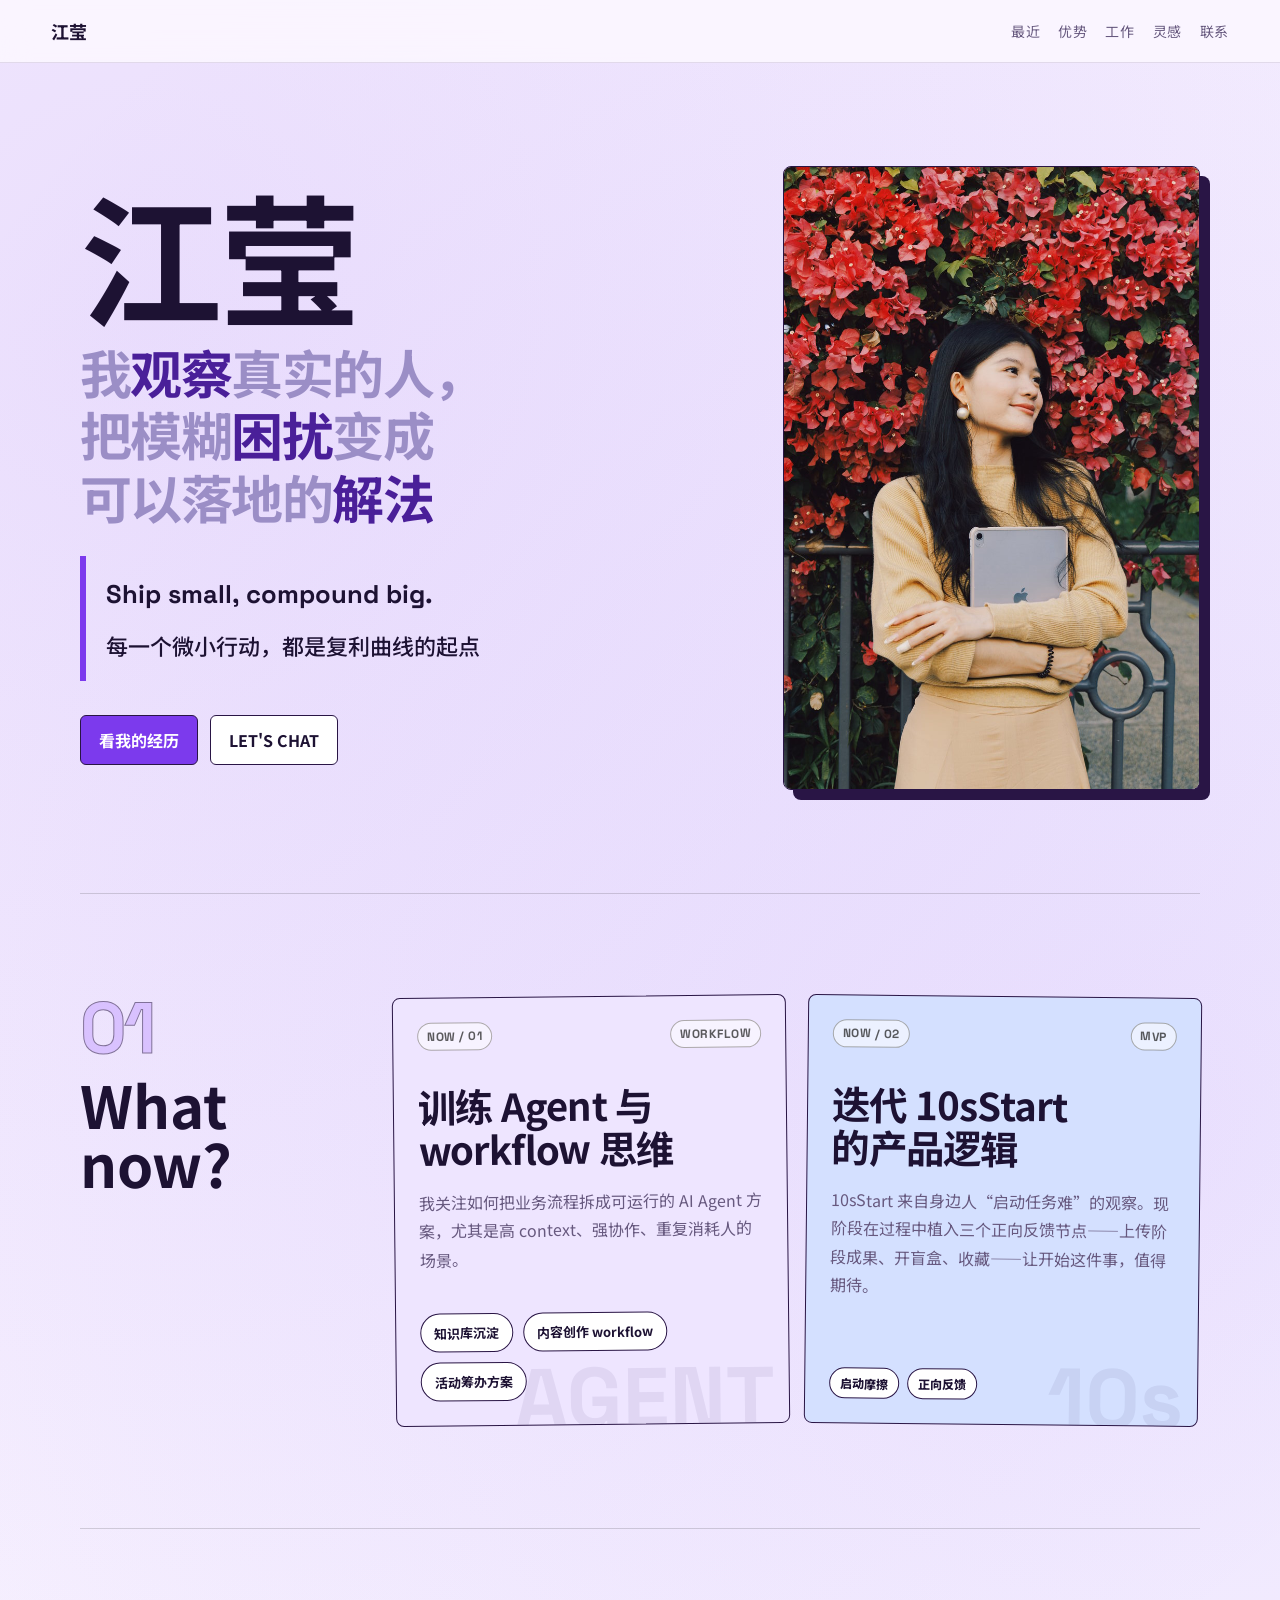
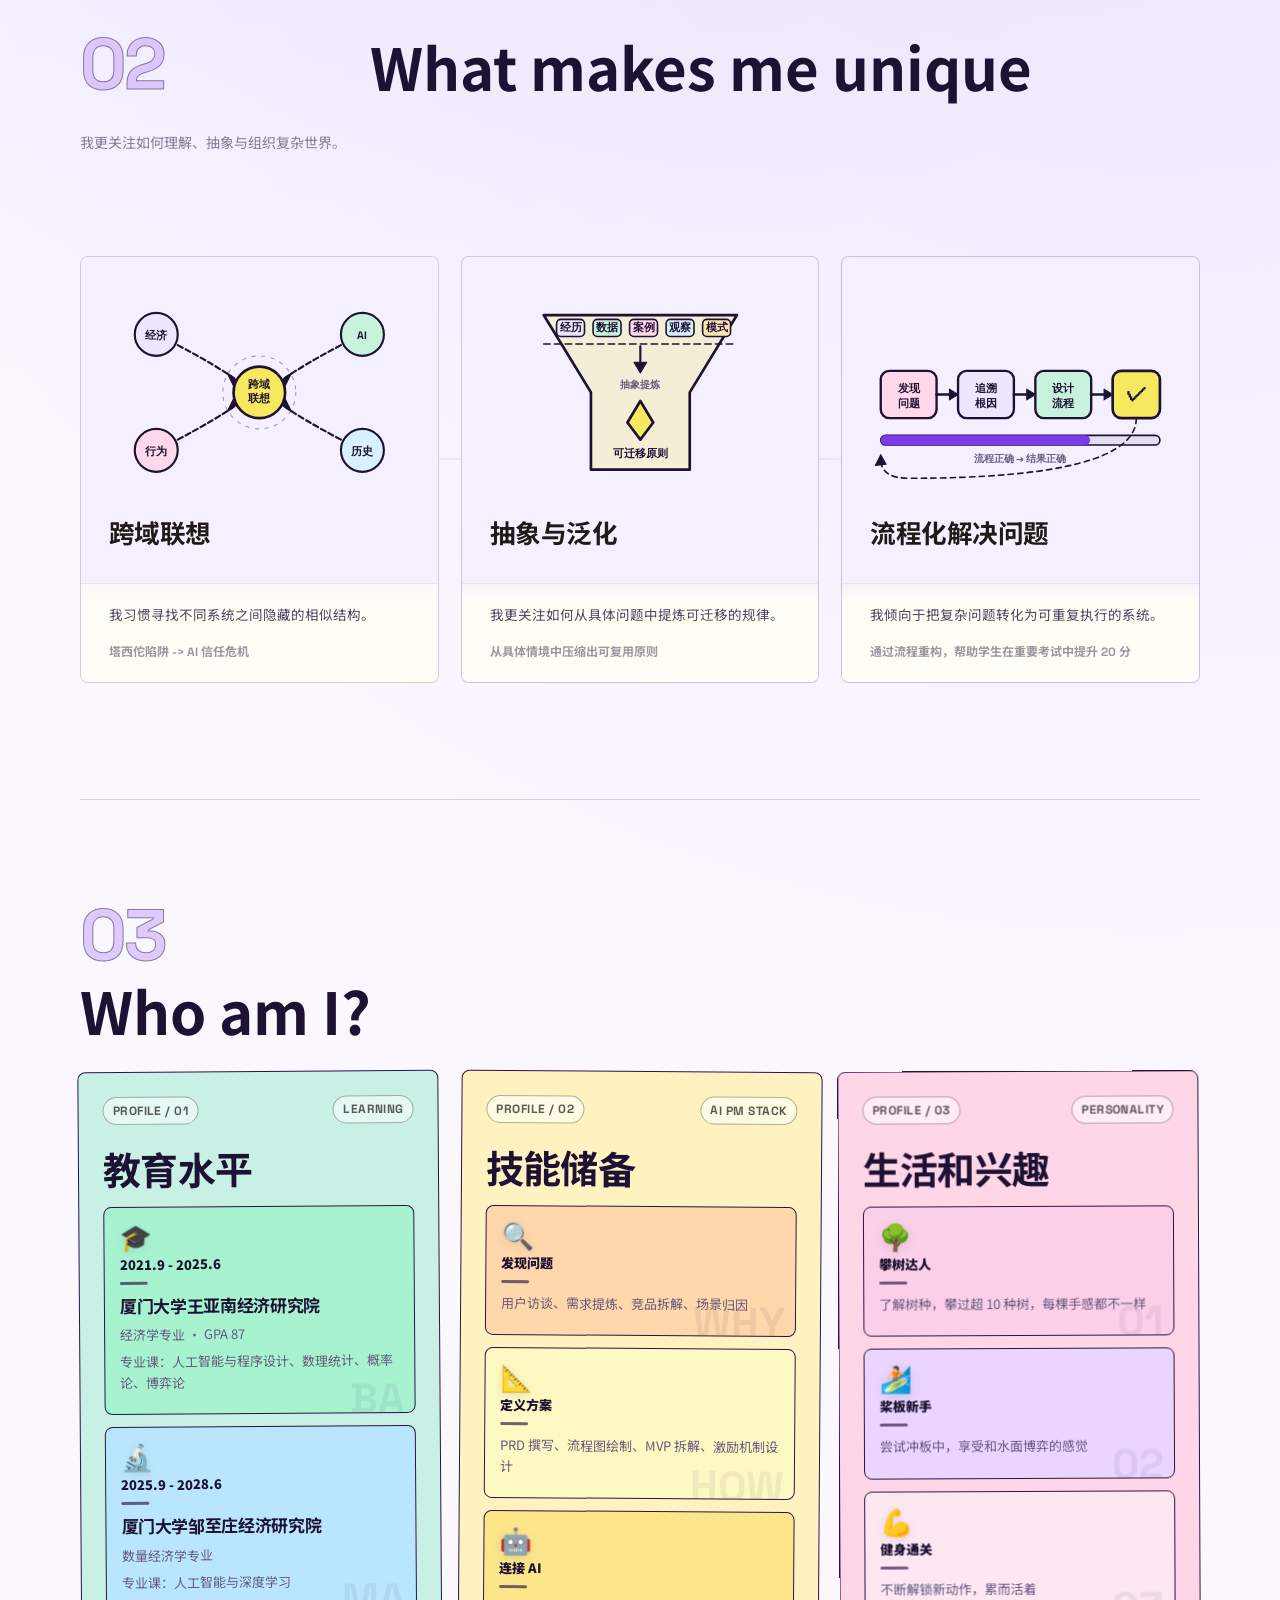
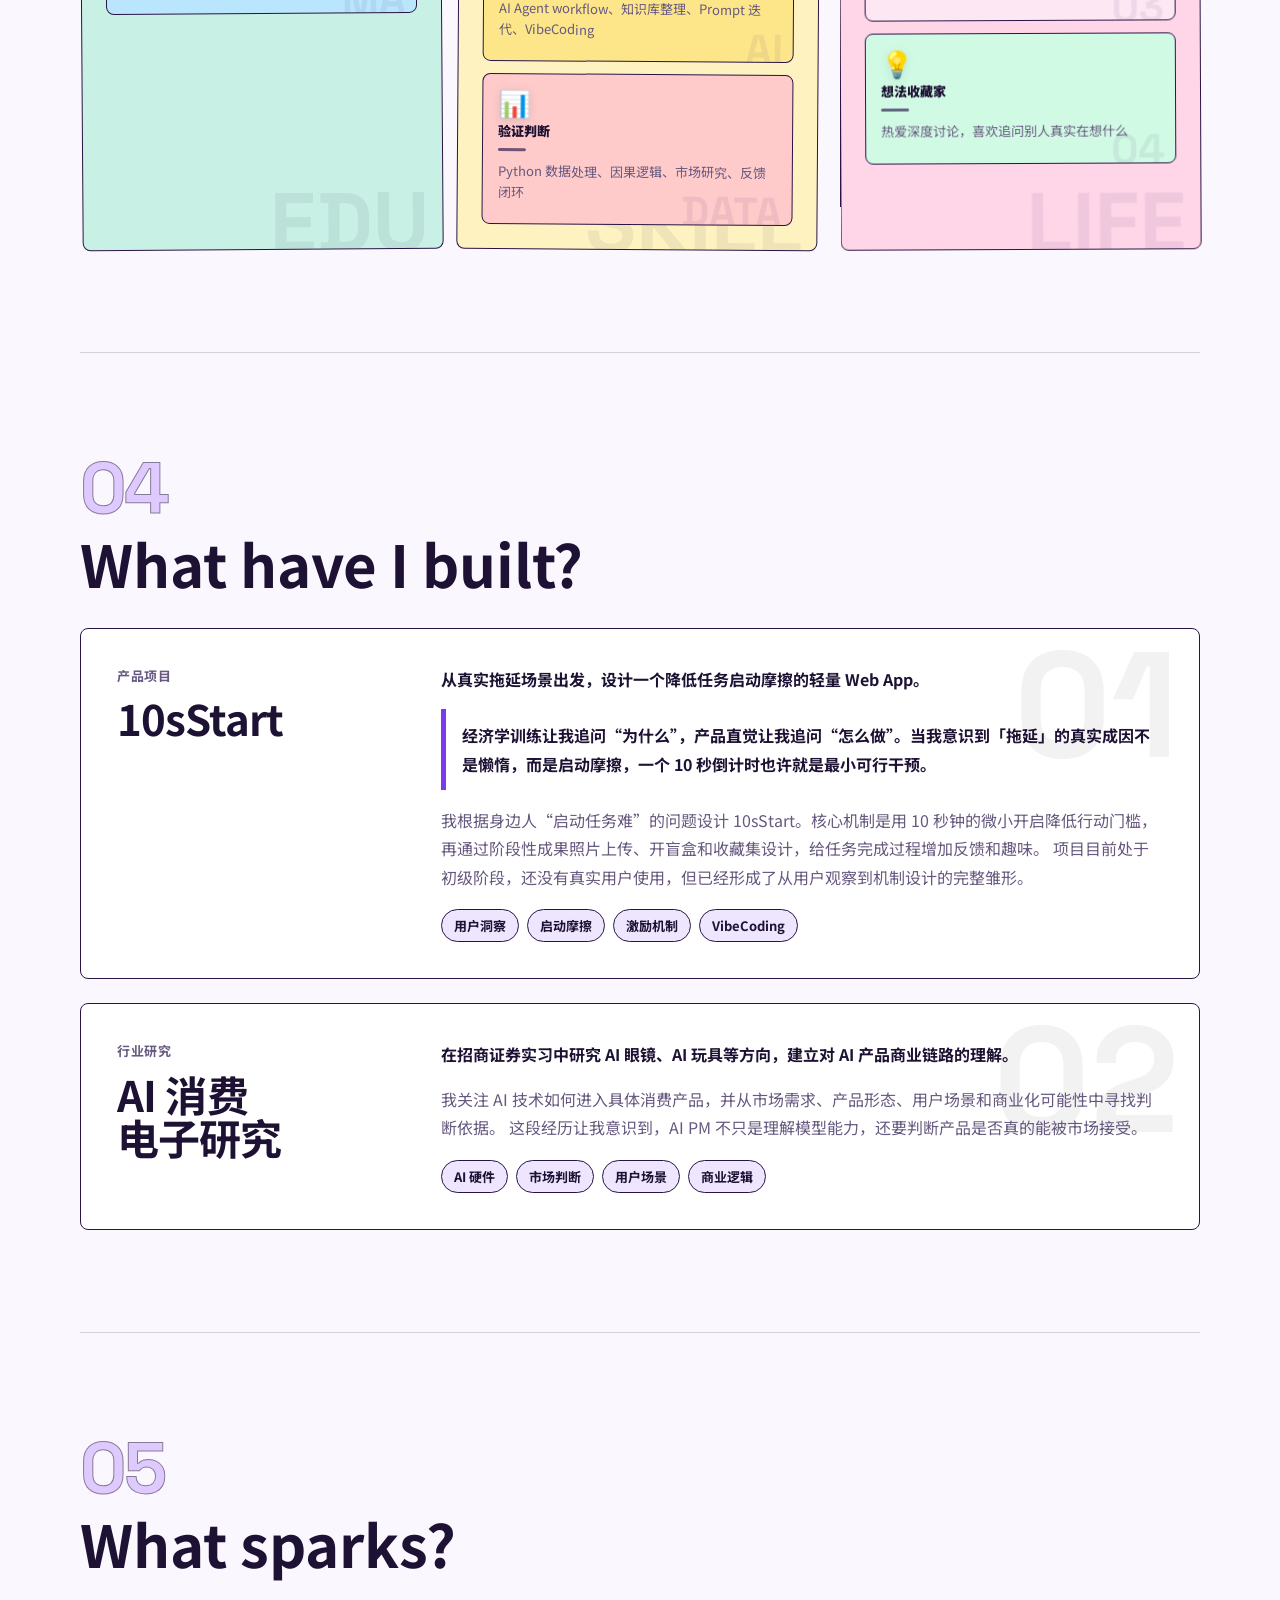
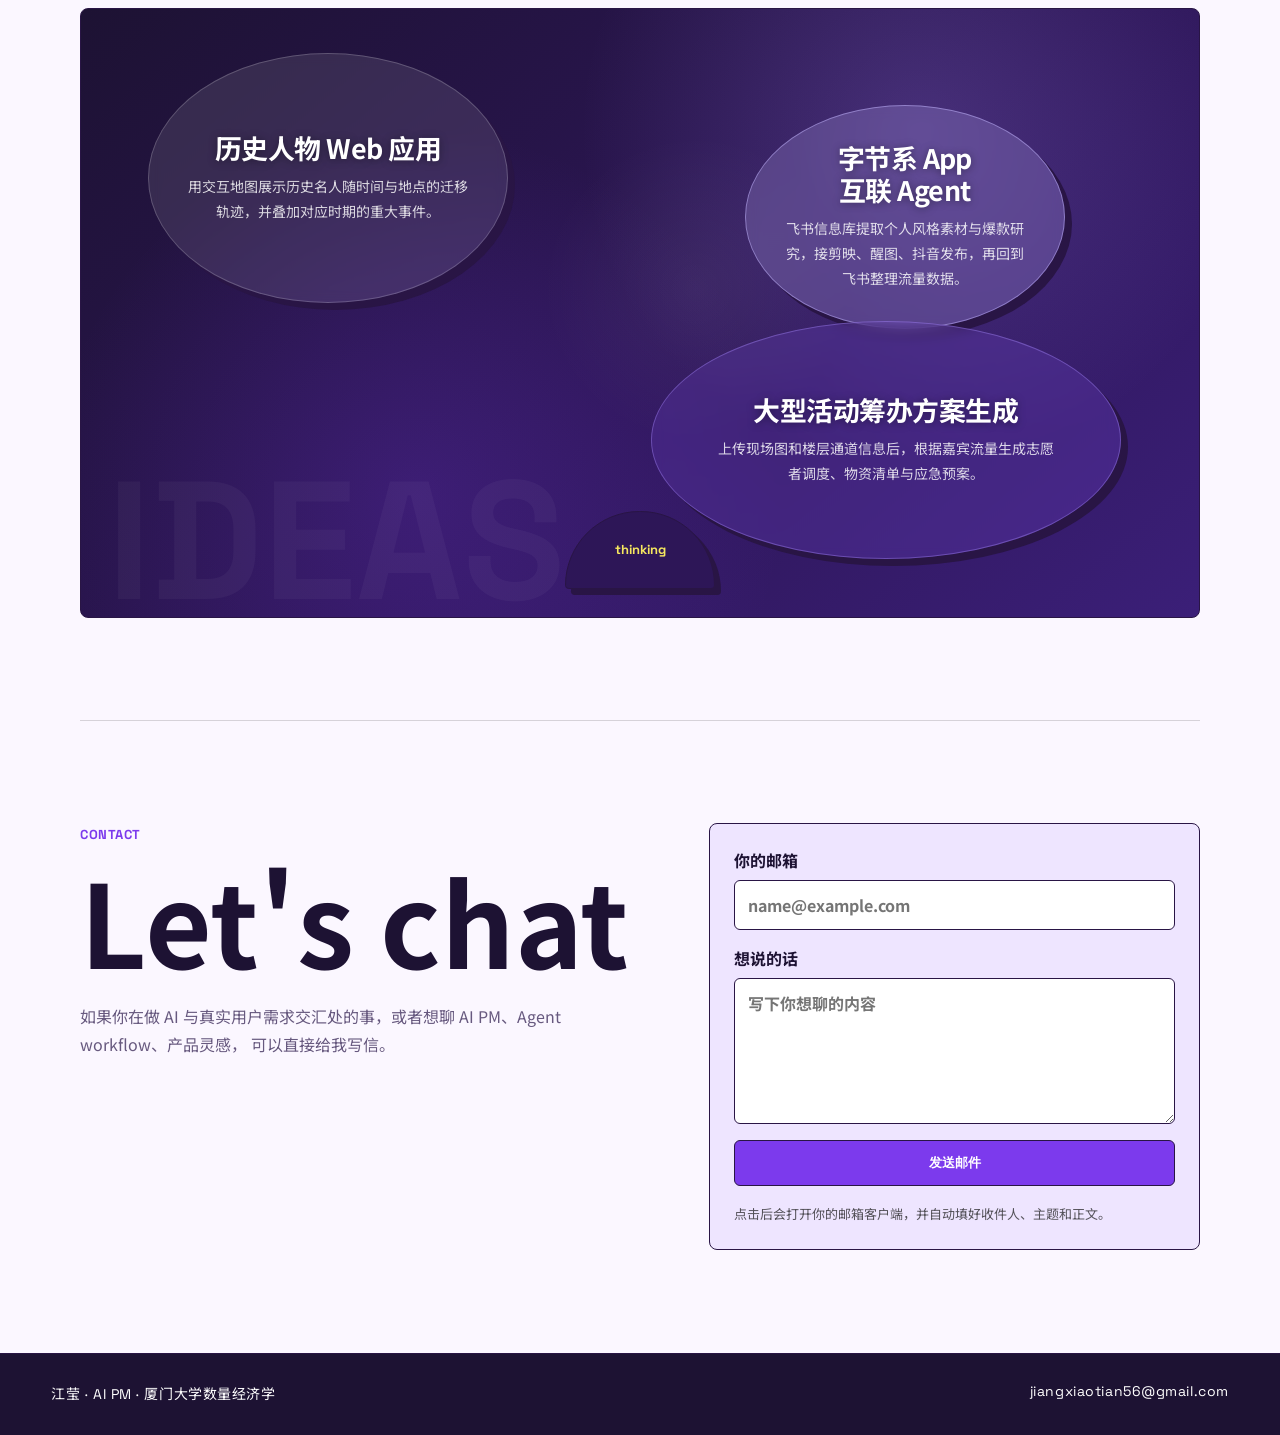
==== index.html @ ea339ed0 "Add files via upload" ====
<!doctype html>
<html lang="zh-CN">
  <head>
    <meta charset="utf-8">
    <meta name="viewport" content="width=device-width, initial-scale=1">
    <title>江莹 | AI PM</title>
    <meta
      name="description"
      content="江莹的 AI 产品经理个人网站，展示个人经历、产品思维、项目经验与灵感方向。"
    >
    <link rel="preconnect" href="https://fonts.googleapis.com">
    <link rel="preconnect" href="https://fonts.gstatic.com" crossorigin>
    <link
      href="https://fonts.googleapis.com/css2?family=Noto+Sans+SC:wght@400;500;700;900&family=Space+Grotesk:wght@500;700&display=swap"
      rel="stylesheet"
    >
    <style>
:root {
  --yellow: #f6e85f;
  --yellow-soft: #fff7ad;
  --purple: #7c3aed;
  --purple-deep: #2d1657;
  --purple-soft: #eee5ff;
  --purple-mid: #c9a7ff;
  --ink: #1d1233;
  --muted: #67597f;
  --paper: #fbf7ff;
  --line: #291545;
  --white: #ffffff;
  --gray: #f0e9fb;
  --green: #ddd9ff;
  --blue: #d4e0ff;
  --pink: #f0d9ff;
  --peach: #e0d6ff;
  --lavender: #e6d4ff;
  --shadow: 0 18px 44px rgba(45, 22, 87, 0.1);
  font-family: "Noto Sans SC", system-ui, -apple-system, BlinkMacSystemFont, "Segoe UI", sans-serif;
}

* {
  box-sizing: border-box;
}

html {
  scroll-behavior: smooth;
}

body {
  margin: 0;
  color: var(--ink);
  background:
    radial-gradient(circle at 12% 5%, rgba(124, 58, 237, 0.13), transparent 28%),
    radial-gradient(circle at 90% 18%, rgba(167, 139, 250, 0.18), transparent 28%),
    var(--paper);
}

body.is-clicking {
  cursor: progress;
}

a {
  color: inherit;
  text-decoration: none;
}

img {
  display: block;
  max-width: 100%;
}

.site-header {
  position: sticky;
  top: 0;
  z-index: 10;
  display: flex;
  align-items: center;
  justify-content: space-between;
  gap: 24px;
  padding: 18px clamp(20px, 4vw, 56px);
  border-bottom: 1px solid rgba(45, 22, 87, 0.12);
  background: rgba(251, 247, 255, 0.9);
  backdrop-filter: blur(14px);
}

.brand,
.section-kicker,
.section-label span,
.work-title p,
footer {
  font-family: "Space Grotesk", "Noto Sans SC", sans-serif;
}

.brand {
  font-size: 18px;
  font-weight: 700;
}

nav {
  display: flex;
  align-items: center;
  gap: 18px;
  color: var(--muted);
  font-size: 14px;
}

nav a:hover {
  color: var(--ink);
}

nav a,
.brand,
.feature-card,
.strength-list article,
.identity-card,
.work-item,
.static-bubble,
.mini-box {
  transition: transform 180ms ease, box-shadow 180ms ease, background 180ms ease, border-color 180ms ease;
}

nav a:active,
.brand:active,
.button:active,
.mini-button:active,
.feature-card:active,
.strength-list article:active,
.identity-card:active,
.work-item:active,
.static-bubble:active {
  transform: translateY(2px) scale(0.98);
}

main {
  overflow: hidden;
}

.section-shell,
.split-section,
.identity-section,
.work-section,
.ideas-section,
.chat-section {
  width: min(1120px, calc(100% - 40px));
  margin: 0 auto;
}

.hero {
  min-height: calc(100vh - 70px);
  display: grid;
  grid-template-columns: minmax(0, 1.05fr) minmax(300px, 0.7fr);
  align-items: center;
  gap: clamp(32px, 6vw, 92px);
  padding: clamp(56px, 8vw, 96px) 0;
}

.section-kicker {
  margin: 0 0 14px;
  color: var(--purple);
  font-size: 13px;
  font-weight: 700;
  letter-spacing: 0;
  text-transform: uppercase;
}

h1,
h2,
h3,
h4,
p {
  margin-top: 0;
}

h1 {
  margin-bottom: 22px;
  font-size: clamp(76px, 12vw, 142px);
  line-height: 0.9;
  letter-spacing: 0;
}

.hero-lead {
  max-width: 740px;
  margin-bottom: 0;
  color: #9b8ec6;
  font-size: clamp(26px, 4.2vw, 52px);
  font-weight: 700;
  line-height: 1.2;
  text-wrap: balance;
}
.hero-lead .kw {
  color: #4a1f99;
}

.hero-manifesto {
  max-width: 650px;
  margin: 28px 0 0;
  border-left: 6px solid var(--purple);
  padding: 16px 0 16px 20px;
  color: var(--ink);
  font-size: clamp(17px, 1.8vw, 22px);
  font-weight: 500;
}

.hero-manifesto strong {
  display: block;
  margin-bottom: 8px;
  font-family: "Space Grotesk", "Noto Sans SC", sans-serif;
  font-size: clamp(20px, 2vw, 28px);
}

.hero-actions {
  display: flex;
  flex-wrap: wrap;
  gap: 12px;
  margin-top: 34px;
}

.button {
  display: inline-flex;
  min-height: 46px;
  align-items: center;
  justify-content: center;
  border: 1.5px solid var(--line);
  border-radius: 6px;
  padding: 12px 18px;
  font-weight: 700;
  cursor: pointer;
  transition: transform 160ms ease, box-shadow 160ms ease, background 160ms ease;
}

.button:hover {
  transform: translateY(-2px);
  box-shadow: 5px 5px 0 var(--line);
}

.button:focus-visible,
.mini-button:focus-visible,
input:focus-visible,
textarea:focus-visible {
  outline: 3px solid var(--yellow);
  outline-offset: 3px;
}

.button.primary {
  background: var(--purple);
  color: var(--white);
}

.button.ghost {
  background: var(--white);
}

.portrait-card {
  margin: 0;
  border: 1.5px solid var(--line);
  border-radius: 8px;
  overflow: hidden;
  background: var(--purple-soft);
  box-shadow: var(--shadow);
}

.portrait-card img {
  width: 100%;
  display: block;
}

.portrait-card figcaption {
  padding: 14px 16px 16px;
  border-top: 1.5px solid var(--line);
  background: var(--white);
  color: var(--muted);
  font-size: 14px;
}

.split-section,
.identity-section,
.work-section,
.ideas-section,
.chat-section {
  padding: clamp(64px, 8vw, 104px) 0;
  border-top: 1px solid rgba(23, 23, 23, 0.16);
}

.split-section {
  display: grid;
  grid-template-columns: 250px minmax(0, 1fr);
  gap: clamp(28px, 5vw, 72px);
}

.split-section.strengths {
  grid-template-columns: 1fr;
  gap: 32px;
}

.strengths .section-label {
  display: grid;
  grid-template-columns: auto minmax(0, 1fr);
  gap: 24px;
  align-items: end;
}

.strengths .section-label span {
  margin-bottom: 0;
}

.section-label {
  position: relative;
}

.section-label span {
  display: block;
  margin-bottom: 14px;
  color: var(--purple-mid);
  -webkit-text-stroke: 1px var(--line);
  font-size: 72px;
  font-weight: 700;
  line-height: 0.9;
  transform: none;
}

.section-label h2,
.chat-section h2 {
  margin-bottom: 0;
  font-size: clamp(30px, 5vw, 58px);
  line-height: 1.02;
  letter-spacing: 0;
  text-wrap: balance;
}

.feature-grid {
  display: grid;
  grid-template-columns: repeat(2, minmax(0, 1fr));
  gap: 18px;
}

.feature-grid article,
.identity-grid article {
  position: relative;
  overflow: hidden;
  min-height: 100%;
  border: 1.5px solid var(--line);
  border-radius: 8px;
  padding: 24px;
  background: var(--white);
}

.feature-card::before,
.identity-card::before,
.work-item::before,
.strength-list article::before,
.mini-box::before {
  content: attr(data-mark);
  position: absolute;
  right: 14px;
  bottom: -8px;
  z-index: 0;
  color: rgba(45, 22, 87, 0.07);
  font-family: "Space Grotesk", "Noto Sans SC", sans-serif;
  font-size: clamp(42px, 7vw, 84px);
  font-weight: 700;
  line-height: 0.8;
  pointer-events: none;
  white-space: nowrap;
}

.card-topline {
  position: relative;
  z-index: 1;
  display: flex;
  align-items: center;
  justify-content: space-between;
  gap: 10px;
  margin-bottom: clamp(20px, 3vw, 34px);
  color: rgba(23, 23, 23, 0.7);
  font-family: "Space Grotesk", "Noto Sans SC", sans-serif;
  font-size: 12px;
  font-weight: 700;
  text-transform: uppercase;
}

.card-topline span {
  min-width: 0;
  border: 1.2px solid rgba(36, 33, 15, 0.35);
  border-radius: 999px;
  padding: 5px 9px;
  background: rgba(255, 255, 255, 0.55);
  white-space: nowrap;
}

.card-footerline {
  position: relative;
  z-index: 1;
  display: flex;
  flex-wrap: wrap;
  gap: 8px;
  margin-top: auto;
  padding-top: 24px;
}

.card-footerline span {
  border: 1.2px solid var(--line);
  border-radius: 999px;
  padding: 6px 10px;
  background: var(--white);
  font-size: 12px;
  font-weight: 800;
}

.feature-grid article:nth-child(1) {
  background: var(--purple-soft);
  transform: rotate(-0.6deg);
}

.feature-grid article:nth-child(2) {
  background: var(--blue);
  transform: rotate(0.6deg);
}

.feature-card:hover,
.identity-card:hover,
.work-item:hover,
.static-bubble:hover {
  transform: translateY(-4px);
  box-shadow: 7px 7px 0 var(--line);
}

.feature-card {
  display: flex;
  flex-direction: column;
  min-height: 330px;
}

.feature-card h3,
.feature-card p,
.feature-card .case-buttons {
  position: relative;
  z-index: 1;
}

.feature-card h3 {
  max-width: 12em;
  margin-bottom: 18px;
  font-size: clamp(28px, 3vw, 40px);
  line-height: 1.12;
}

.feature-card p {
  max-width: 31em;
}

.feature-grid article:nth-child(1):hover {
  transform: rotate(-0.2deg) translateY(-4px);
}

.feature-grid article:nth-child(2):hover {
  transform: rotate(0.2deg) translateY(-4px);
}

.case-buttons {
  display: flex;
  flex-wrap: wrap;
  gap: 10px;
  margin-top: auto;
  padding-top: 24px;
}

.mini-button {
  border: 1.5px solid var(--line);
  border-radius: 999px;
  padding: 9px 13px;
  background: var(--white);
  color: var(--ink);
  font: inherit;
  font-size: 13px;
  font-weight: 700;
  cursor: pointer;
  transition: transform 160ms ease, box-shadow 160ms ease, background 160ms ease;
}

.mini-button:hover {
  transform: translateY(-2px);
  box-shadow: 4px 4px 0 var(--line);
  background: var(--yellow);
}

h3 {
  margin-bottom: 12px;
  font-size: 22px;
  line-height: 1.3;
  text-wrap: balance;
}

p {
  color: var(--muted);
  line-height: 1.78;
}

.strength-list {
  position: relative;
  display: grid;
  grid-template-columns: repeat(3, minmax(0, 1fr));
  gap: 0;
  align-items: stretch;
  padding: 34px 12px 42px;
  overflow: visible;
}

.strength-list article {
  position: relative;
  overflow: visible;
  display: grid;
  min-height: 310px;
  grid-template-columns: 1fr;
  gap: 12px;
  align-items: start;
  border: 0;
  border-radius: 0;
  padding: 58px 34px 34px;
  background: #ede9ff;
  cursor: default;
  box-shadow: none;
  outline: 2px solid rgba(92, 86, 104, 0.72);
  outline-offset: -2px;
  filter: drop-shadow(4px 5px 0 rgba(92, 86, 104, 0.12));
}

.strength-list article:first-child {
  border-right: 2px solid rgba(92, 86, 104, 0.72);
}

.strength-list article:nth-child(2) {
  border-right: 2px solid rgba(92, 86, 104, 0.72);
}

.joint {
  position: absolute;
  z-index: 3;
  width: 58px;
  height: 58px;
  border: 0;
  border-radius: 50%;
  background: inherit;
  box-shadow: 0 0 0 2px rgba(92, 86, 104, 0.72);
  pointer-events: none;
}

.joint.knob::after {
  content: "";
  position: absolute;
  background: inherit;
}

.joint.knob.top::after {
  right: -3px;
  bottom: -4px;
  left: -3px;
  height: 31px;
}

.joint.knob.bottom::after {
  top: -4px;
  right: -3px;
  left: -3px;
  height: 31px;
}

.joint.knob.left::after {
  top: -3px;
  right: -4px;
  bottom: -3px;
  width: 31px;
}

.joint.knob.right::after {
  top: 2px;
  bottom: 2px;
  left: -3px;
  width: 25px;
}

.joint.socket {
  background: var(--paper);
  box-shadow: none;
}

.joint.top {
  top: -37px;
  left: 50%;
  transform: translateX(-50%);
}

.joint.bottom {
  bottom: -37px;
  left: 50%;
  transform: translateX(-50%);
}

.joint.left {
  left: -37px;
  top: 50%;
  transform: translateY(-50%);
}

.joint.right {
  right: -37px;
  top: 50%;
  transform: translateY(-50%);
}

.strength-list article:first-child,
.strength-list article:nth-child(3) {
  z-index: 2;
}

.strength-list article:nth-child(2) {
  z-index: 3;
}

.strength-list article:hover {
  transform: translateY(-4px);
}

.strength-list article:first-child {
  grid-column: auto;
  grid-row: auto;
}

.strength-list article:nth-child(2) {
  grid-column: auto;
  grid-row: auto;
  background: #e9e3ff;
}

.strength-list article:nth-child(3) {
  grid-column: auto;
  grid-row: auto;
  background: #e2dcff;
}

.strength-list article::after {
  content: "";
  position: absolute;
  inset: 8px 10px;
  z-index: 0;
  border: 1.5px solid rgba(92, 86, 104, 0.44);
  pointer-events: none;
  transform: rotate(0.35deg);
}

.strength-list article:first-child::after {
  border-right-color: transparent;
}

.strength-list article:nth-child(2)::after {
  border-left-color: transparent;
  border-right-color: transparent;
  transform: rotate(-0.28deg);
}

.strength-list article:nth-child(3)::after {
  border-left-color: transparent;
  transform: rotate(0.22deg);
}

.strength-list article .card-topline {
  grid-column: 1 / -1;
  margin-bottom: 8px;
}

.strength-list article .card-topline,
.strength-list article .marker,
.strength-list article > div {
  position: relative;
  z-index: 1;
}

.strength-list article::before {
  display: none;
}

.strength-list article > div {
  grid-column: 1 / -1;
}

.strength-list article .card-topline {
  margin-bottom: 6px;
}

.strength-list article .marker {
  display: inline-flex;
  margin-bottom: 2px;
}

.strength-list article h3 {
  margin-bottom: 8px;
  font-size: clamp(21px, 2vw, 27px);
  line-height: 1.16;
}

.strength-list article p {
  margin-bottom: 0;
  font-size: 13.5px;
  line-height: 1.62;
}

.marker {
  display: inline-flex;
  width: 38px;
  height: 38px;
  align-items: center;
  justify-content: center;
  border: 1.5px solid var(--line);
  border-radius: 50%;
  background: var(--purple);
  color: var(--white);
  font-weight: 900;
}

.strengths {
  position: relative;
}

.strengths .section-label {
  align-items: end;
}

.strengths .section-label p {
  max-width: 21em;
  margin: 10px 0 0;
  color: rgba(29, 18, 51, 0.52);
  font-size: 14px;
  line-height: 1.8;
}

.strength-list {
  --scroll-line: rgba(29, 18, 51, 0.16);
  display: grid;
  grid-template-columns: repeat(3, minmax(0, 1fr));
  gap: clamp(14px, 2vw, 22px);
  align-items: stretch;
  margin-top: 34px;
  padding: 34px 0 14px;
}

.strength-list::before {
  content: "";
  position: absolute;
  top: 50%;
  right: 0;
  left: 0;
  height: 1px;
  background: linear-gradient(90deg, transparent, var(--scroll-line), transparent);
  transform: translateY(-50%);
  pointer-events: none;
}

.strength-list article.cognitive-panel,
.strength-list article.cognitive-panel:first-child,
.strength-list article.cognitive-panel:nth-child(2),
.strength-list article.cognitive-panel:nth-child(3) {
  position: relative;
  z-index: 1;
  display: grid;
  min-height: 340px;
  grid-template-rows: 1fr auto;
  gap: 0;
  overflow: hidden;
  border: 1px solid rgba(29, 18, 51, 0.16);
  border-radius: 8px;
  padding: 0;
  background: #fffdf5;
  box-shadow: none;
  filter: none;
  outline: 0;
  transform: none;
  transition:
    transform 420ms ease,
    border-color 420ms ease,
    background 420ms ease;
}

.strength-list article.cognitive-panel::before,
.strength-list article.cognitive-panel::after {
  display: none;
}

.cognitive-panel:focus-visible {
  outline: 3px solid rgba(124, 58, 237, 0.26);
  outline-offset: 4px;
}

.cognitive-cover {
  position: relative;
  z-index: 2;
  display: grid;
  min-height: 220px;
  grid-template-rows: 1fr auto;
  align-items: end;
  padding: clamp(18px, 2.4vw, 28px);
  background: rgba(245,241,255,0.96);
  transition: transform 520ms cubic-bezier(0.2, 0.8, 0.2, 1);
}

/* cover bottom line removed */

.cognitive-cover img {
  align-self: center;
  width: 100%;
  height: min(230px, 24vw);
  object-fit: contain;
  mix-blend-mode: multiply;
  filter: saturate(0.92) contrast(1.04);
  opacity: 0.94;
  transform: translateY(8px) scale(1.04);
  transition:
    transform 620ms cubic-bezier(0.2, 0.8, 0.2, 1),
    opacity 420ms ease;
}

.cognitive-cover h3 {
  margin: 18px 0 0;
  color: #211a16;
  font-size: clamp(22px, 2.1vw, 30px);
  font-weight: 700;
  line-height: 1.1;
}

.cognitive-scroll {
  position: relative;
  z-index: 1;
  display: grid;
  gap: 16px;
  padding: 20px clamp(18px, 2.4vw, 28px) 22px;
  border-top: 1px solid rgba(29, 18, 51, 0.1);
  background:
    linear-gradient(180deg, rgba(255, 253, 245, 0.72), #fffdf5 22%),
    repeating-linear-gradient(180deg, transparent 0 28px, rgba(29, 18, 51, 0.035) 29px 30px);
  opacity: 1;
  transform: translateY(0);
  transition:
    transform 560ms cubic-bezier(0.2, 0.8, 0.2, 1),
    border-color 420ms ease;
}

/* cognitive-scroll border lines removed */

.cognitive-scroll p {
  margin: 0;
  color: rgba(29, 18, 51, 0.78);
  font-size: 15px;
  line-height: 1.8;
}

.cognitive-scroll span {
  color: rgba(29, 18, 51, 0.44);
  font-family: "Space Grotesk", "Noto Sans SC", sans-serif;
  font-size: 12px;
  font-weight: 700;
  letter-spacing: 0;
  text-transform: uppercase;
}

.cognitive-panel:hover,
.cognitive-panel:focus-visible {
  border-color: rgba(29, 18, 51, 0.38);
  background: #fffdf8;
  transform: translateY(-6px);
}

.cognitive-panel:hover .cognitive-cover,
.cognitive-panel:focus-visible .cognitive-cover {
  transform: translateY(-8px);
}

.cognitive-panel:hover .cognitive-cover img,
.cognitive-panel:focus-visible .cognitive-cover img {
  opacity: 1;
  transform: translateY(0) scale(1);
}

.cognitive-panel:hover .cognitive-scroll,
.cognitive-panel:focus-visible .cognitive-scroll {
  border-top-color: rgba(29, 18, 51, 0.18);
}

.identity-grid {
  display: grid;
  grid-template-columns: repeat(3, minmax(0, 1fr));
  gap: 18px;
  margin-top: 30px;
}

.identity-card {
  display: flex;
  min-height: 100%;
  flex-direction: column;
  gap: 18px;
}

.identity-card:nth-child(1) {
  grid-column: auto;
  grid-row: auto;
  background: var(--purple-soft);
  transform: rotate(-0.4deg);
}

.identity-card:nth-child(2) {
  grid-column: auto;
  grid-row: auto;
  background: var(--green);
  transform: rotate(0.4deg);
}

.identity-card:nth-child(3) {
  grid-column: auto;
  grid-row: auto;
  background: var(--pink);
  transform: rotate(-0.25deg);
}

.identity-card:hover {
  box-shadow: 7px 7px 0 var(--line);
}

.identity-card h3 {
  position: relative;
  z-index: 1;
  margin-bottom: 0;
  font-size: clamp(28px, 3vw, 38px);
  line-height: 1.04;
}

.identity-card .card-topline {
  margin-bottom: 6px;
}

.identity-card:nth-child(1):hover,
.identity-card:nth-child(2):hover,
.identity-card:nth-child(3):hover {
  transform: translateY(-4px);
}

.mini-grid {
  display: grid;
  grid-template-columns: 1fr;
  grid-auto-rows: minmax(96px, auto);
  gap: 12px;
  position: relative;
  z-index: 1;
}

.skill-grid,
.hobby-grid {
  grid-template-columns: 1fr;
}

.mini-box {
  position: relative;
  overflow: hidden;
  display: flex;
  min-height: 112px;
  flex-direction: column;
  justify-content: space-between;
  border: 1.3px solid var(--line);
  border-radius: 8px;
  padding: 15px;
  background: rgba(255, 255, 255, 0.8);
}

.identity-card:nth-child(1) .mini-box:nth-child(1),
.identity-card:nth-child(2) .mini-box:nth-child(3),
.identity-card:nth-child(3) .mini-box:nth-child(1) {
  background: var(--lavender);
}

.identity-card:nth-child(1) .mini-box:nth-child(1) {
  grid-column: auto;
}

.identity-card:nth-child(1) .mini-box:nth-child(2) {
  grid-column: auto;
}

.identity-card:nth-child(2) .mini-box:nth-child(1) {
  grid-column: auto;
}

.identity-card:nth-child(2) .mini-box:nth-child(2) {
  grid-column: auto;
  grid-row: auto;
}

.identity-card:nth-child(2) .mini-box:nth-child(3) {
  grid-column: auto;
}

.identity-card:nth-child(2) .mini-box:nth-child(4) {
  grid-column: auto;
}

.identity-card:nth-child(3) .mini-box:nth-child(1) {
  grid-column: auto;
  grid-row: auto;
}

.identity-card:nth-child(3) .mini-box:nth-child(2),
.identity-card:nth-child(3) .mini-box:nth-child(3) {
  grid-column: auto;
}

.identity-card:nth-child(3) .mini-box:nth-child(4) {
  grid-column: auto;
}

.identity-card:nth-child(1) .mini-box:nth-child(2),
.identity-card:nth-child(2) .mini-box:nth-child(2),
.identity-card:nth-child(3) .mini-box:nth-child(3) {
  background: var(--white);
}

.identity-card:nth-child(2) .mini-box:nth-child(1) {
  background: var(--blue);
}

.identity-card:nth-child(2) .mini-box:nth-child(4) {
  background: var(--lavender);
}

.identity-card:nth-child(3) .mini-box:nth-child(2) {
  background: var(--peach);
}

.identity-card:nth-child(3) .mini-box:nth-child(4) {
  background: var(--green);
}

.mini-box::before {
  right: 10px;
  bottom: -4px;
  font-size: 42px;
}

.mini-box:hover {
  transform: translateY(-3px);
  background: var(--white);
  box-shadow: 4px 4px 0 var(--line);
}

.mini-box span {
  position: relative;
  z-index: 1;
  display: inline-block;
  margin-bottom: 10px;
  color: var(--ink);
  font-size: 13px;
  font-weight: 900;
  word-break: keep-all;
}

.mini-box span::after {
  content: "";
  display: block;
  width: 28px;
  height: 3px;
  margin-top: 8px;
  border-radius: 999px;
  background: var(--line);
  opacity: 0.65;
}

.mini-box h4 {
  position: relative;
  z-index: 1;
  margin: 0 0 8px;
  font-size: 17px;
  line-height: 1.35;
  text-wrap: balance;
}

.mini-box p {
  position: relative;
  z-index: 1;
  margin-bottom: 6px;
  font-size: 13px;
  line-height: 1.58;
}

.work-list {
  display: grid;
  gap: 24px;
  margin-top: 34px;
}

.work-item {
  position: relative;
  overflow: hidden;
  display: grid;
  grid-template-columns: 290px minmax(0, 1fr);
  gap: 34px;
  padding: clamp(24px, 4vw, 36px);
  border: 1.5px solid var(--line);
  border-radius: 8px;
  background: var(--white);
}

.work-item::before {
  top: 16px;
  right: 20px;
  bottom: auto;
  color: rgba(23, 23, 23, 0.055);
  font-size: clamp(86px, 12vw, 150px);
}

.work-title,
.work-body {
  position: relative;
  z-index: 1;
}

.work-body p {
  max-width: 58em;
}

.work-title p {
  margin-bottom: 8px;
  color: var(--muted);
  font-size: 13px;
  font-weight: 700;
  text-transform: uppercase;
}

.work-title h3 {
  font-size: clamp(26px, 4vw, 42px);
  line-height: 1.04;
}

.contribution {
  color: var(--ink);
  font-weight: 700;
}

.method-note {
  border-left: 5px solid var(--purple);
  padding: 12px 0 12px 16px;
  color: var(--ink);
  font-weight: 700;
}

.keywords {
  display: flex;
  flex-wrap: wrap;
  gap: 8px;
  margin-top: 18px;
}

.keywords span {
  border: 1.2px solid var(--line);
  border-radius: 999px;
  padding: 6px 12px;
  background: var(--purple-soft);
  font-size: 13px;
  font-weight: 700;
}

.bubble-field {
  position: relative;
  display: block;
  min-height: 610px;
  margin-top: 34px;
  padding: 34px;
  border: 1.5px solid var(--line);
  border-radius: 8px;
  overflow: hidden;
  background:
    radial-gradient(circle at 55% 46%, rgba(255, 255, 255, 0.9), transparent 22%),
    linear-gradient(90deg, rgba(45, 22, 87, 0.07) 1px, transparent 1px),
    linear-gradient(rgba(45, 22, 87, 0.07) 1px, transparent 1px),
    var(--purple-soft);
  background-size: 28px 28px;
}

.bubble-field::before {
  content: "IDEAS";
  position: absolute;
  left: 26px;
  bottom: 8px;
  color: rgba(45, 22, 87, 0.07);
  font-family: "Space Grotesk", "Noto Sans SC", sans-serif;
  font-size: clamp(80px, 14vw, 168px);
  font-weight: 700;
  line-height: 0.8;
}

.thought-core {
  position: absolute;
  left: 50%;
  bottom: 28px;
  z-index: 3;
  display: grid;
  width: 150px;
  height: 78px;
  place-items: center;
  border: 1.5px solid var(--line);
  border-radius: 999px 999px 50px 50px;
  background: var(--purple-deep);
  color: var(--yellow);
  box-shadow: 6px 6px 0 var(--line);
  transform: translateX(-50%);
}

.thought-core span {
  font-family: "Space Grotesk", "Noto Sans SC", sans-serif;
  font-size: 13px;
  font-weight: 700;
}

.idea-bubble {
  position: relative;
  z-index: 2;
  display: flex;
  width: min(100%, 320px);
  min-height: 210px;
  flex-direction: column;
  justify-content: center;
  border: 1.5px solid var(--line);
  border-radius: 50%;
  padding: 36px;
  background: var(--purple-mid);
  text-align: center;
  box-shadow: 7px 7px 0 var(--line);
  cursor: pointer;
  animation: ideaFloat 6s ease-in-out infinite;
}

.idea-bubble.large {
  position: absolute;
  top: 44px;
  left: 6%;
  width: min(34vw, 360px);
  min-height: 250px;
  background: var(--white);
  animation-delay: -1.4s;
}

.idea-bubble.wide {
  position: absolute;
  right: 7%;
  bottom: 58px;
  width: min(39vw, 470px);
  min-height: 238px;
  background: var(--green);
  animation-delay: -3s;
}

.static-bubble:not(.large):not(.wide) {
  position: absolute;
  top: 96px;
  right: 12%;
  width: min(30vw, 320px);
  min-height: 224px;
  background: var(--yellow-soft);
  animation-delay: -2.1s;
}

.idea-bubble:hover {
  animation-play-state: paused;
}

.idea-bubble p {
  max-width: 24em;
  margin-inline: auto;
  margin-bottom: 0;
  color: var(--ink);
  font-size: 14px;
}

.idea-bubble h3 {
  margin-bottom: 10px;
  font-size: clamp(20px, 2.1vw, 29px);
  line-height: 1.2;
}

@keyframes ideaFloat {
  0%,
  100% {
    transform: translate3d(0, 0, 0);
  }
  50% {
    transform: translate3d(0, -12px, 0);
  }
}

.floating-bubble {
  position: absolute;
  left: var(--bubble-left);
  bottom: -90px;
  z-index: 1;
  display: grid;
  place-items: center;
  width: var(--bubble-size);
  height: var(--bubble-size);
  border: 1.3px solid rgba(45, 22, 87, 0.72);
  border-radius: 50%;
  padding: 12px;
  background: var(--bubble-color);
  color: var(--ink);
  text-align: center;
  font-size: clamp(11px, 1.2vw, 14px);
  font-weight: 800;
  line-height: 1.35;
  opacity: 0;
  pointer-events: auto;
  cursor: pointer;
  animation: bubbleRise var(--bubble-duration) linear forwards;
  filter: saturate(1.05);
}

.floating-bubble:hover {
  animation-play-state: paused;
  transform: translateY(var(--bubble-hover-y, 0)) scale(1.08);
  box-shadow: 4px 4px 0 var(--line);
}

.floating-bubble::after {
  content: "";
  position: absolute;
  top: 18%;
  left: 22%;
  width: 22%;
  height: 22%;
  border-radius: 50%;
  background: rgba(255, 255, 255, 0.64);
}

@keyframes bubbleRise {
  0% {
    opacity: 0;
    transform: translate3d(0, 0, 0) scale(0.72);
  }
  12% {
    opacity: 0.88;
  }
  50% {
    transform: translate3d(var(--bubble-drift), -310px, 0) scale(1);
  }
  88% {
    opacity: 0.9;
  }
  100% {
    opacity: 0;
    transform: translate3d(calc(var(--bubble-drift) * -0.4), -650px, 0) scale(1.14);
  }
}

.click-ripple {
  position: fixed;
  z-index: 999;
  width: 18px;
  height: 18px;
  margin: -9px 0 0 -9px;
  border: 2px solid var(--line);
  border-radius: 50%;
  background: rgba(124, 58, 237, 0.32);
  pointer-events: none;
  animation: rippleOut 520ms ease-out forwards;
}

@keyframes rippleOut {
  to {
    opacity: 0;
    transform: scale(4);
  }
}

.chat-section {
  display: grid;
  grid-template-columns: minmax(0, 0.9fr) minmax(300px, 0.8fr);
  gap: clamp(32px, 6vw, 84px);
  align-items: start;
}

.chat-section h2 {
  margin-bottom: 24px;
  font-size: clamp(48px, 9vw, 118px);
}

.contact-form {
  display: grid;
  gap: 16px;
  border: 1.5px solid var(--line);
  border-radius: 8px;
  padding: 24px;
  background: var(--purple-soft);
}

label {
  display: grid;
  gap: 8px;
  font-weight: 700;
}

input,
textarea {
  width: 100%;
  border: 1.5px solid var(--line);
  border-radius: 6px;
  padding: 12px 13px;
  background: var(--white);
  color: var(--ink);
  font: inherit;
}

textarea {
  resize: vertical;
}

.form-note {
  margin-bottom: 0;
  color: rgba(23, 23, 23, 0.72);
  font-size: 13px;
}

footer {
  display: flex;
  flex-wrap: wrap;
  justify-content: space-between;
  gap: 12px;
  padding: 28px clamp(20px, 4vw, 56px);
  border-top: 1.5px solid var(--line);
  background: var(--ink);
  color: var(--white);
  font-size: 14px;
}

footer p {
  margin-bottom: 0;
  color: inherit;
}

@media (max-width: 760px) {
  .identity-grid {
    grid-template-columns: 1fr;
  }

  .identity-card {
    margin: 0;
  }

  .identity-card:nth-child(1),
  .identity-card:nth-child(2),
  .identity-card:nth-child(3) {
    grid-column: auto;
    grid-row: auto;
    transform: none;
  }

  .mini-grid,
  .skill-grid,
  .hobby-grid {
    grid-template-columns: repeat(2, minmax(0, 1fr));
  }
}

@media (max-width: 900px) {
  .site-header {
    align-items: flex-start;
    flex-direction: column;
  }

  nav {
    width: 100%;
    overflow-x: auto;
    padding-bottom: 2px;
  }

  .hero,
  .split-section,
  .work-item,
  .chat-section {
    grid-template-columns: 1fr;
  }

  .hero {
    min-height: auto;
  }

  .portrait-card {
    max-width: 420px;
  }

  .feature-grid,
  .mini-grid,
  .skill-grid,
  .hobby-grid {
    grid-template-columns: 1fr;
  }

  .feature-grid article:nth-child(1),
  .feature-grid article:nth-child(2) {
    transform: none;
  }

  .bubble-field {
    min-height: 680px;
    padding: 22px;
  }

  .idea-bubble,
  .idea-bubble.large,
  .idea-bubble.wide {
    position: absolute;
    width: min(48vw, 330px);
    min-height: 214px;
    margin: 0;
  }

  .idea-bubble.large {
    top: 34px;
    left: 5%;
    right: auto;
    bottom: auto;
  }

  .idea-bubble.wide {
    right: 5%;
    bottom: 54px;
    left: auto;
    top: auto;
    width: min(55vw, 380px);
  }

  .static-bubble:not(.large):not(.wide) {
    position: absolute;
    top: 138px;
    right: 6%;
    left: auto;
    width: min(43vw, 300px);
  }

  .thought-core {
    bottom: 18px;
  }
}

@media (max-width: 900px) and (min-width: 561px) {
  .strengths .section-label {
    grid-template-columns: 1fr;
    gap: 8px;
  }

  .strength-list {
    grid-template-columns: repeat(3, minmax(0, 1fr));
    gap: 0;
    padding: 30px 0 36px;
  }

  .strength-list article {
    min-height: 310px;
    grid-template-columns: 1fr;
    gap: 8px;
    padding: 46px 18px 28px;
  }

  .strength-list article:hover {
    padding-left: 18px;
  }

  .joint {
    width: 44px;
    height: 44px;
  }

  .joint.top {
    top: -29px;
  }

  .joint.bottom {
    bottom: -29px;
  }

  .joint.left {
    left: -29px;
  }

  .joint.right {
    right: -29px;
  }

  .strength-list article .card-topline {
    margin-bottom: 0;
  }

  .strength-list article h3 {
    font-size: 19px;
  }

  .strength-list article p {
    font-size: 12px;
    line-height: 1.5;
  }

  .identity-grid {
    grid-template-columns: repeat(3, minmax(0, 1fr));
    gap: 14px;
  }

  .identity-card {
    gap: 14px;
  }

  .identity-card h3 {
    font-size: 28px;
  }

  .identity-card .mini-grid,
  .identity-card .skill-grid,
  .identity-card .hobby-grid {
    grid-template-columns: 1fr;
  }

  .identity-card .mini-box,
  .identity-card:nth-child(1) .mini-box:nth-child(1),
  .identity-card:nth-child(1) .mini-box:nth-child(2),
  .identity-card:nth-child(2) .mini-box:nth-child(1),
  .identity-card:nth-child(2) .mini-box:nth-child(2),
  .identity-card:nth-child(2) .mini-box:nth-child(3),
  .identity-card:nth-child(2) .mini-box:nth-child(4),
  .identity-card:nth-child(3) .mini-box:nth-child(1),
  .identity-card:nth-child(3) .mini-box:nth-child(2),
  .identity-card:nth-child(3) .mini-box:nth-child(3),
  .identity-card:nth-child(3) .mini-box:nth-child(4) {
    grid-column: auto;
    grid-row: auto;
  }

  .mini-box p {
    font-size: 12.5px;
  }
}

@media (max-width: 560px) {
  .section-shell,
  .split-section,
  .identity-section,
  .work-section,
  .ideas-section,
  .chat-section {
    width: min(100% - 28px, 1120px);
  }

  .site-header {
    padding: 14px;
  }

  h1 {
    font-size: 70px;
  }

  .hero-lead {
    font-size: 30px;
  }

  .section-label span {
    font-size: 58px;
  }

  .strength-list,
  .identity-grid {
    grid-template-columns: 1fr;
    gap: 16px;
  }

  .strength-list article,
  .strength-list article:first-child,
  .strength-list article:nth-child(2),
  .strength-list article:nth-child(3),
  .identity-card:nth-child(1),
  .identity-card:nth-child(2),
  .identity-card:nth-child(3) {
    grid-column: auto;
    grid-row: auto;
    border-radius: 8px;
    transform: none;
  }

  .strength-list article {
    min-height: auto;
  }

  .strength-list article::after {
    display: none;
  }

  .joint {
    display: none;
  }

  .feature-grid article,
  .identity-grid article,
  .mini-box,
  .work-item,
  .contact-form {
    padding: 20px;
  }

  .strength-list article {
    grid-template-columns: 1fr;
  }

  .chat-section h2 {
    font-size: 54px;
  }
}

@media (max-width: 900px) {
  .strengths .section-label {
    align-items: start;
  }

  .strength-list {
    grid-template-columns: 1fr;
    gap: 18px;
    padding: 24px 0 10px;
  }

  .strength-list::before {
    top: 0;
    right: auto;
    bottom: 0;
    left: 18px;
    width: 1px;
    height: auto;
    background: linear-gradient(180deg, transparent, var(--scroll-line), transparent);
    transform: none;
  }

  .strength-list article.cognitive-panel,
  .strength-list article.cognitive-panel:first-child,
  .strength-list article.cognitive-panel:nth-child(2),
  .strength-list article.cognitive-panel:nth-child(3) {
    min-height: 0;
  }

  .cognitive-cover {
    min-height: 260px;
  }

  .cognitive-cover img {
    height: min(260px, 48vw);
  }
}

@media (max-width: 560px) {
  .strengths .section-label p {
    font-size: 13px;
  }

  .cognitive-cover {
    min-height: 230px;
  }

  .cognitive-cover img {
    height: 210px;
  }

  .cognitive-cover h3 {
    font-size: 24px;
  }

  .cognitive-scroll p {
    font-size: 14px;
  }

  .cognitive-panel .cognitive-scroll {
    max-height: none;
    padding: 24px clamp(18px, 2.4vw, 28px) 28px;
    border-top-color: rgba(29, 18, 51, 0.12);
    opacity: 1;
    transform: none;
  }
}

@media (hover: none) {
  .cognitive-panel .cognitive-scroll {
    max-height: none;
    padding: 24px clamp(18px, 2.4vw, 28px) 28px;
    border-top-color: rgba(29, 18, 51, 0.12);
    opacity: 1;
    transform: none;
  }
}


/* ── MINI ICON ── */
.mini-icon {
  font-size: 26px;
  line-height: 1;
  margin-bottom: 6px;
  display: block;
  filter: drop-shadow(0 2px 5px rgba(0,0,0,0.10));
  transition: transform 240ms cubic-bezier(.34,1.56,.64,1);
}
.mini-box:hover .mini-icon { transform: scale(1.22) rotate(-6deg); }

/* ── FONT POLISH ── */
h1, h2, h3, h4 { letter-spacing: -0.02em; }
.hero-lead { letter-spacing: -0.03em; }
.section-label span { letter-spacing: -0.04em; }
nav, .card-topline, .section-kicker, .work-title p, footer {
  letter-spacing: 0.04em;
}

/* ── HERO subtle entrance animation ── */
@keyframes fadeUp {
  from { opacity:0; transform:translateY(28px); }
  to   { opacity:1; transform:none; }
}
.hero-copy > * { animation: fadeUp 0.7s cubic-bezier(.22,1,.36,1) both; }
.hero-copy .section-kicker { animation-delay: 0.05s; }
.hero-copy h1              { animation-delay: 0.12s; }
.hero-copy .hero-lead      { animation-delay: 0.20s; }
.hero-copy .hero-manifesto { animation-delay: 0.30s; }
.hero-copy .hero-actions   { animation-delay: 0.40s; }
.portrait-card             { animation: fadeUp 0.7s 0.25s cubic-bezier(.22,1,.36,1) both; }

/* ── COGNITIVE SCROLL — no border lines ── */
.cognitive-scroll::before,
.cognitive-scroll::after { display: none !important; }
/* softer scroll background: no ruled lines, gradient only */
.cognitive-scroll {
  background: linear-gradient(180deg, rgba(255,253,245,0.6) 0%, #fffdf5 18%);
}

/* ── BUBBLE FIELD — dark immersive bg ── */
.bubble-field {
  background:
    radial-gradient(circle at 30% 80%, rgba(124,58,237,0.22), transparent 40%),
    radial-gradient(circle at 75% 20%, rgba(167,139,250,0.22), transparent 35%),
    radial-gradient(circle at 55% 46%, rgba(255,255,255,0.06), transparent 22%),
    linear-gradient(140deg, #1d1233 0%, #2d1657 55%, #3b1f78 100%) !important;
  border-color: var(--line) !important;
}
.bubble-field::before {
  color: rgba(255,255,255,0.04) !important;
}

/* dark bg means we need light text on static bubbles */
.idea-bubble h3 { color: #fff; text-shadow: 0 1px 8px rgba(0,0,0,0.4); }
.idea-bubble.large h3, .static-bubble:not(.large):not(.wide) h3,
.idea-bubble.wide h3 { color: #fff; }
.idea-bubble p { color: rgba(255,255,255,0.82) !important; }
.idea-bubble.large { background: rgba(255,255,255,0.10) !important; backdrop-filter:blur(6px); border-color:rgba(255,255,255,0.2); }
.static-bubble:not(.large):not(.wide) { background: rgba(196,181,253,0.22) !important; backdrop-filter:blur(6px); border-color:rgba(196,181,253,0.5); }
.idea-bubble.wide { background: rgba(139,92,246,0.18) !important; backdrop-filter:blur(6px); border-color:rgba(167,139,250,0.4); }

/* floating bubble upgrade: glass shimmer + varied colors */
.floating-bubble {
  border: 1.5px solid rgba(255,255,255,0.28) !important;
  backdrop-filter: blur(3px);
  font-family: "Space Grotesk", "Noto Sans SC", sans-serif;
  font-size: clamp(10px,1.1vw,13px) !important;
  box-shadow: inset 0 1px 0 rgba(255,255,255,0.35), 0 4px 18px rgba(0,0,0,0.25);
  transition: transform 160ms ease, box-shadow 160ms ease;
}
.floating-bubble::after {
  background: rgba(255,255,255,0.5) !important;
  width: 28% !important; height: 28% !important;
  top: 14% !important; left: 16% !important;
  filter: blur(2px);
}
.floating-bubble:hover {
  box-shadow: inset 0 1px 0 rgba(255,255,255,0.5), 0 8px 32px rgba(0,0,0,0.4), 4px 4px 0 rgba(255,255,255,0.15) !important;
  transform: translateY(-4px) scale(1.12) !important;
}
@keyframes bubbleRise {
  0%   { opacity:0; transform:translate3d(0,0,0) scale(0.5) rotate(var(--spin,0deg)); }
  8%   { opacity:0.92; }
  40%  { transform:translate3d(var(--bubble-drift),-240px,0) scale(1.05) rotate(calc(var(--spin,0deg)*0.6)); }
  80%  { opacity:0.88; }
  100% { opacity:0; transform:translate3d(calc(var(--bubble-drift)*-0.3),-680px,0) scale(1.18) rotate(0deg); }
}

/* thought-core pulsing glow */
.thought-core {
  animation: corePulse 2.8s ease-in-out infinite;
  box-shadow: 6px 6px 0 var(--line), 0 0 0 0 rgba(246,232,95,0.4);
}
@keyframes corePulse {
  0%,100% { box-shadow: 6px 6px 0 var(--line), 0 0 18px rgba(246,232,95,0.1); }
  50%     { box-shadow: 6px 6px 0 var(--line), 0 0 38px rgba(246,232,95,0.45); }
}

/* ── STRENGTH PANEL SCROLLS — tighter feel ── */
.strength-list article.cognitive-panel {
  background: #f5f1ff !important;
}
.strength-list article.cognitive-panel:nth-child(2) {
  background: #ede8ff !important;
}
.strength-list article.cognitive-panel:nth-child(3) {
  background: #e8e3ff !important;
}

/* ── PORTRAIT shadow upgrade ── */
.portrait-card {
  box-shadow: 10px 10px 0 var(--line) !important;
  transition: transform 220ms cubic-bezier(.34,1.56,.64,1), box-shadow 220ms ease !important;
}
.portrait-card:hover {
  transform: translateY(-6px) rotate(0.5deg) !important;
  box-shadow: 14px 14px 0 var(--line) !important;
}

/* ── WORK ITEM accent bar ── */
.work-item::after {
  content: "";
  position: absolute;
  top: 0; left: 0;
  width: 4px; height: 100%;
  background: var(--purple);
  border-radius: 8px 0 0 8px;
  opacity: 0;
  transition: opacity 200ms ease;
}
.work-item:hover::after { opacity: 1; }

/* ── SECTION LABEL number: bigger contrast ── */
.section-label span {
  opacity: 0.55;
}


/* ══ WHO AM I — 彩虹糖配色复原 ══════════════════════════════════════ */

/* 大卡背景 */
.identity-card:nth-child(1) { background: #c8f0e4 !important; }   /* 薄荷绿 */
.identity-card:nth-child(2) { background: #fef3c0 !important; }   /* 奶油黄 */
.identity-card:nth-child(3) { background: #ffd6e8 !important; }   /* 樱花粉 */

/* Card 1 — 教育：蓝绿家族 */
.identity-card:nth-child(1) .mini-box:nth-child(1) { background: #a7f3d0 !important; }  /* 翠绿 */
.identity-card:nth-child(1) .mini-box:nth-child(2) { background: #bae6fd !important; }  /* 天蓝 */

/* Card 2 — 技能：暖色家族 */
.identity-card:nth-child(2) .mini-box:nth-child(1) { background: #fed7aa !important; }  /* 杏橙 */
.identity-card:nth-child(2) .mini-box:nth-child(2) { background: #fef9c3 !important; }  /* 柠檬黄 */
.identity-card:nth-child(2) .mini-box:nth-child(3) { background: #fde68a !important; }  /* 金黄 */
.identity-card:nth-child(2) .mini-box:nth-child(4) { background: #fecaca !important; }  /* 珊瑚粉 */

/* Card 3 — 生活：粉紫家族 */
.identity-card:nth-child(3) .mini-box:nth-child(1) { background: #fbcfe8 !important; }  /* 玫瑰粉 */
.identity-card:nth-child(3) .mini-box:nth-child(2) { background: #e9d5ff !important; }  /* 薰衣草 */
.identity-card:nth-child(3) .mini-box:nth-child(3) { background: #fce7f3 !important; }  /* 浅粉 */
.identity-card:nth-child(3) .mini-box:nth-child(4) { background: #d1fae5 !important; }  /* 薄荷 */

/* 覆盖之前统一设的白色 */
.identity-card:nth-child(1) .mini-box:nth-child(2),
.identity-card:nth-child(2) .mini-box:nth-child(2),
.identity-card:nth-child(3) .mini-box:nth-child(3) { background: unset; }

/* hover 时轻微提亮，不强制变白 */
.identity-card .mini-box:hover { background: #ffffff !important; }

</style>
  </head>
  <body>
    <header class="site-header" aria-label="页面导航">
      <a class="brand" href="#top">江莹</a>
      <nav>
        <a href="#now">最近</a>
        <a href="#strengths">优势</a>
        <a href="#work">工作</a>
        <a href="#ideas">灵感</a>
        <a href="#chat">联系</a>
      </nav>
    </header>

    <main id="top">
      <section class="hero section-shell">
        <div class="hero-copy">
          <h1>江莹</h1>
          <p class="hero-lead">
            我<span class="kw">观察</span>真实的人，<br>
            把模糊<span class="kw">困扰</span>变成<br>
            可以落地的<span class="kw">解法</span>
          </p>
          <p class="hero-manifesto">
            <strong>Ship small, compound big.</strong>
            每一个微小行动，都是复利曲线的起点
          </p>
          <div class="hero-actions" aria-label="关键链接">
            <a class="button primary" href="#work">看我的经历</a>
            <a class="button ghost" href="#chat">LET'S CHAT</a>
          </div>
        </div>
        <figure class="portrait-card" aria-label="江莹个人照片">
          <img src="[data-uri]" alt="江莹在红色花丛前的个人照片">
        
        </figure>
      </section>

      <section class="split-section" id="now">
        <div class="section-label">
          <span>01</span>
          <h2>What now?</h2>
        </div>
        <div class="feature-grid">
          <article class="feature-card agent-card" data-mark="AGENT">
            <div class="card-topline">
              <span>Now / 01</span>
              <span>Workflow</span>
            </div>
            <h3>训练 Agent 与 workflow 思维</h3>
            <p>
              我关注如何把业务流程拆成可运行的 AI Agent 方案，尤其是高 context、强协作、重复消耗人的场景。
            </p>
            <div class="case-buttons" aria-label="案例跳转">
              <button class="mini-button" type="button" data-case="knowledge">知识库沉淀</button>
              <button class="mini-button" type="button" data-case="content">内容创作 workflow</button>
              <button class="mini-button" type="button" data-case="event">活动筹办方案</button>
            </div>
          </article>
          <article class="feature-card" data-mark="10s">
            <div class="card-topline">
              <span>Now / 02</span>
              <span>MVP</span>
            </div>
            <h3>迭代 10sStart 的产品逻辑</h3>
            <p>
              10sStart 来自身边人“启动任务难”的观察。现阶段在过程中植入三个正向反馈节点——上传阶段成果、开盲盒、收藏——让开始这件事，值得期待。
            </p>
            <div class="card-footerline">
              <span>启动摩擦</span>
              <span>正向反馈</span>
            </div>
          </article>
        </div>
      </section>

      <section class="split-section strengths" id="strengths">
        <div class="section-label">
          <span>02</span>
          <h2>What makes me unique</h2>
          <p>我更关注如何理解、抽象与组织复杂世界。</p>
        </div>
        <div class="strength-list" aria-label="认知方式">
          <article class="cognitive-panel" tabindex="0">
            <div class="cognitive-cover">
              <svg viewBox="0 0 280 200" xmlns="http://www.w3.org/2000/svg" style="width:100%;height:100%">
  <style>.sk{stroke:#1d1233;stroke-linecap:round;stroke-linejoin:round;fill:none} .skf{stroke:#1d1233;stroke-linecap:round;stroke-linejoin:round} text{font-family:Space Grotesk,sans-serif;font-size:10px;fill:#1d1233;font-weight:700;text-anchor:middle}</style>
  <circle cx="140" cy="100" r="24" class="skf" fill="#f6e85f" stroke-width="2.5"/>
  <text x="140" y="96">跨域</text><text x="140" y="109">联想</text>
  <circle cx="44" cy="46" r="20" class="skf" fill="#eee5ff" stroke-width="2"/>
  <text x="44" y="50">经济</text>
  <circle cx="236" cy="46" r="20" class="skf" fill="#c9f2dc" stroke-width="2"/>
  <text x="236" y="50">AI</text>
  <circle cx="44" cy="154" r="20" class="skf" fill="#ffd8ea" stroke-width="2"/>
  <text x="44" y="158">行为</text>
  <circle cx="236" cy="154" r="20" class="skf" fill="#d8f0ff" stroke-width="2"/>
  <text x="236" y="158">历史</text>
  <path d="M64,56 Q100,75 118,88" class="sk" stroke-width="2" stroke-dasharray="5,3"/>
  <path d="M216,56 Q180,75 162,88" class="sk" stroke-width="2" stroke-dasharray="5,3"/>
  <path d="M64,144 Q100,125 118,112" class="sk" stroke-width="2" stroke-dasharray="5,3"/>
  <path d="M216,144 Q180,125 162,112" class="sk" stroke-width="2" stroke-dasharray="5,3"/>
  <polygon points="118,88 110,82 116,94" class="skf" fill="#1d1233" stroke-width="1"/>
  <polygon points="162,88 170,82 164,94" class="skf" fill="#1d1233" stroke-width="1"/>
  <polygon points="118,112 110,118 116,106" class="skf" fill="#1d1233" stroke-width="1"/>
  <polygon points="162,112 170,118 164,106" class="skf" fill="#1d1233" stroke-width="1"/>
  <circle cx="140" cy="100" r="34" class="sk" stroke-width="1" stroke-dasharray="3,6" opacity="0.4"/>
</svg>
              <h3>跨域联想</h3>
            </div>
            <div class="cognitive-scroll">
              <p>我习惯寻找不同系统之间隐藏的相似结构。</p>
              <span>塔西佗陷阱 -> AI 信任危机</span>
            </div>
          </article>
          <article class="cognitive-panel" tabindex="0">
            <div class="cognitive-cover">
              <svg viewBox="0 0 280 200" xmlns="http://www.w3.org/2000/svg" style="width:100%;height:100%">
  <style>.sk{stroke:#1d1233;stroke-linecap:round;stroke-linejoin:round;fill:none} .skf{stroke:#1d1233;stroke-linecap:round;stroke-linejoin:round} text{font-family:Space Grotesk,sans-serif;font-size:10px;fill:#1d1233;font-weight:700;text-anchor:middle}</style>
  <path d="M50,28 L230,28 L186,100 L186,172 L94,172 L94,100 Z" class="skf" fill="rgba(246,232,95,0.25)" stroke-width="2.5"/>
  <line x1="50" y1="55" x2="230" y2="55" class="sk" stroke-width="1.5" stroke-dasharray="6,4"/>
  <rect x="62" y="32" width="26" height="16" rx="4" class="skf" fill="#eee5ff" stroke-width="1.5"/><text x="75" y="43">经历</text>
  <rect x="96" y="32" width="26" height="16" rx="4" class="skf" fill="#c9f2dc" stroke-width="1.5"/><text x="109" y="43">数据</text>
  <rect x="130" y="32" width="26" height="16" rx="4" class="skf" fill="#ffd8ea" stroke-width="1.5"/><text x="143" y="43">案例</text>
  <rect x="164" y="32" width="26" height="16" rx="4" class="skf" fill="#d8f0ff" stroke-width="1.5"/><text x="177" y="43">观察</text>
  <rect x="198" y="32" width="26" height="16" rx="4" class="skf" fill="#ffe5b0" stroke-width="1.5"/><text x="211" y="43">模式</text>
  <line x1="140" y1="57" x2="140" y2="78" class="sk" stroke-width="2"/>
  <polygon points="140,82 134,72 146,72" class="skf" fill="#1d1233"/>
  <text x="140" y="96" style="font-size:9px;fill:#67597f">抽象提炼</text>
  <polygon points="140,108 128,128 140,144 152,128" class="skf" fill="#f6e85f" stroke-width="2.5"/>
  <text x="140" y="160" style="font-size:10px;font-weight:700">可迁移原则</text>
</svg>
              <h3>抽象与泛化</h3>
            </div>
            <div class="cognitive-scroll">
              <p>我更关注如何从具体问题中提炼可迁移的规律。</p>
              <span>从具体情境中压缩出可复用原则</span>
            </div>
          </article>
          <article class="cognitive-panel" tabindex="0">
            <div class="cognitive-cover">
              <svg viewBox="0 0 280 200" xmlns="http://www.w3.org/2000/svg" style="width:100%;height:100%">
  <style>.sk{stroke:#1d1233;stroke-linecap:round;stroke-linejoin:round;fill:none} .skf{stroke:#1d1233;stroke-linecap:round;stroke-linejoin:round} text{font-family:Space Grotesk,sans-serif;font-size:10px;fill:#1d1233;font-weight:700;text-anchor:middle}</style>
  <rect x="10" y="80" width="52" height="44" rx="8" class="skf" fill="#ffd8ea" stroke-width="2.2"/><text x="36" y="100">发现</text><text x="36" y="114">问题</text>
  <line x1="62" y1="102" x2="78" y2="102" class="sk" stroke-width="2.5"/>
  <polygon points="82,102 74,97 74,107" class="skf" fill="#1d1233"/>
  <rect x="82" y="80" width="52" height="44" rx="8" class="skf" fill="#eee5ff" stroke-width="2.2"/><text x="108" y="100">追溯</text><text x="108" y="114">根因</text>
  <line x1="134" y1="102" x2="150" y2="102" class="sk" stroke-width="2.5"/>
  <polygon points="154,102 146,97 146,107" class="skf" fill="#1d1233"/>
  <rect x="154" y="80" width="52" height="44" rx="8" class="skf" fill="#c9f2dc" stroke-width="2.2"/><text x="180" y="100">设计</text><text x="180" y="114">流程</text>
  <line x1="206" y1="102" x2="222" y2="102" class="sk" stroke-width="2.5"/>
  <polygon points="226,102 218,97 218,107" class="skf" fill="#1d1233"/>
  <rect x="226" y="80" width="44" height="44" rx="8" class="skf" fill="#f6e85f" stroke-width="2.5"/>
  <text x="248" y="107" style="font-size:20px">✓</text>
  <rect x="10" y="140" width="260" height="9" rx="4.5" class="skf" fill="rgba(45,22,87,0.08)" stroke-width="1.5"/>
  <rect x="10" y="140" width="195" height="9" rx="4.5" class="skf" fill="#7c3aed" stroke-width="0"/>
  <text x="140" y="165" style="font-size:9px;fill:#67597f">流程正确 → 结果正确</text>
  <path d="M248,124 Q248,180 36,180 Q10,180 10,162" class="sk" stroke-width="1.5" stroke-dasharray="5,4"/>
  <polygon points="10,158 5,168 15,167" class="skf" fill="#1d1233" stroke-width="1"/>
</svg>
              <h3>流程化解决问题</h3>
            </div>
            <div class="cognitive-scroll">
              <p>我倾向于把复杂问题转化为可重复执行的系统。</p>
              <span>通过流程重构，帮助学生在重要考试中提升 20 分</span>
            </div>
          </article>
        </div>
      </section>

      <section class="identity-section" id="about">
        <div class="section-label">
          <span>03</span>
          <h2>Who am I?</h2>
        </div>
        <div class="identity-grid">
          <article class="identity-card wide-card" data-mark="EDU">
            <div class="card-topline">
              <span>Profile / 01</span>
              <span>Learning</span>
            </div>
            <h3>教育水平</h3>
            <div class="mini-grid">
              <div class="mini-box" data-mark="BA">
                <div class="mini-icon">🎓</div>
                <span>2021.9 - 2025.6</span>
                <h4>厦门大学王亚南经济研究院</h4>
                <p>经济学专业 · GPA 87</p>
                <p>专业课：人工智能与程序设计、数理统计、概率论、博弈论</p>
              </div>
              <div class="mini-box" data-mark="MA">
                <div class="mini-icon">🔬</div>
                <span>2025.9 - 2028.6</span>
                <h4>厦门大学邹至庄经济研究院</h4>
                <p>数量经济学专业</p>
                <p>专业课：人工智能与深度学习</p>
              </div>
            </div>
          </article>
          <article class="identity-card wide-card" data-mark="SKILL">
            <div class="card-topline">
              <span>Profile / 02</span>
              <span>AI PM Stack</span>
            </div>
            <h3>技能储备</h3>
            <div class="mini-grid skill-grid">
              <div class="mini-box" data-mark="WHY">
                <div class="mini-icon">🔍</div>
                <span>发现问题</span>
                <p>用户访谈、需求提炼、竞品拆解、场景归因</p>
              </div>
              <div class="mini-box" data-mark="HOW">
                <div class="mini-icon">📐</div>
                <span>定义方案</span>
                <p>PRD 撰写、流程图绘制、MVP 拆解、激励机制设计</p>
              </div>
              <div class="mini-box" data-mark="AI">
                <div class="mini-icon">🤖</div>
                <span>连接 AI</span>
                <p>AI Agent workflow、知识库整理、Prompt 迭代、VibeCoding</p>
              </div>
              <div class="mini-box" data-mark="DATA">
                <div class="mini-icon">📊</div>
                <span>验证判断</span>
                <p>Python 数据处理、因果逻辑、市场研究、反馈闭环</p>
              </div>
            </div>
          </article>
          <article class="identity-card wide-card" data-mark="LIFE">
            <div class="card-topline">
              <span>Profile / 03</span>
              <span>Personality</span>
            </div>
            <h3>生活和兴趣</h3>
            <div class="mini-grid hobby-grid">
              <div class="mini-box" data-mark="01">
                <div class="mini-icon">🌳</div>
                <span>攀树达人</span>
                <p>了解树种，攀过超 10 种树，每棵手感都不一样</p>
              </div>
              <div class="mini-box" data-mark="02">
                <div class="mini-icon">🏄</div>
                <span>桨板新手</span>
                <p>尝试冲板中，享受和水面博弈的感觉</p>
              </div>
              <div class="mini-box" data-mark="03">
                <div class="mini-icon">💪</div>
                <span>健身通关</span>
                <p>不断解锁新动作，累而活着</p>
              </div>
              <div class="mini-box" data-mark="04">
                <div class="mini-icon">💡</div>
                <span>想法收藏家</span>
                <p>热爱深度讨论，喜欢追问别人真实在想什么</p>
              </div>
            </div>
          </article>
        </div>
      </section>

      <section class="work-section" id="work">
        <div class="section-label">
          <span>04</span>
          <h2>What have I built?</h2>
        </div>
        <div class="work-list">
          <article class="work-item" data-mark="01">
            <div class="work-title">
              <p>产品项目</p>
              <h3>10sStart</h3>
            </div>
            <div class="work-body">
              <p class="contribution">从真实拖延场景出发，设计一个降低任务启动摩擦的轻量 Web App。</p>
              <p class="method-note">
                经济学训练让我追问“为什么”，产品直觉让我追问“怎么做”。当我意识到「拖延」的真实成因不是懒惰，而是启动摩擦，一个 10 秒倒计时也许就是最小可行干预。
              </p>
              <p>
                我根据身边人“启动任务难”的问题设计 10sStart。核心机制是用 10 秒钟的微小开启降低行动门槛，
                再通过阶段性成果照片上传、开盲盒和收藏集设计，给任务完成过程增加反馈和趣味。
                项目目前处于初级阶段，还没有真实用户使用，但已经形成了从用户观察到机制设计的完整雏形。
              </p>
              <div class="keywords">
                <span>用户洞察</span>
                <span>启动摩擦</span>
                <span>激励机制</span>
                <span>VibeCoding</span>
              </div>
            </div>
          </article>

          <article class="work-item" data-mark="02">
            <div class="work-title">
              <p>行业研究</p>
              <h3>AI 消费电子研究</h3>
            </div>
            <div class="work-body">
              <p class="contribution">在招商证券实习中研究 AI 眼镜、AI 玩具等方向，建立对 AI 产品商业链路的理解。</p>
              <p>
                我关注 AI 技术如何进入具体消费产品，并从市场需求、产品形态、用户场景和商业化可能性中寻找判断依据。
                这段经历让我意识到，AI PM 不只是理解模型能力，还要判断产品是否真的能被市场接受。
              </p>
              <div class="keywords">
                <span>AI 硬件</span>
                <span>市场判断</span>
                <span>用户场景</span>
                <span>商业逻辑</span>
              </div>
            </div>
          </article>
        </div>
      </section>

      <section class="ideas-section" id="ideas">
        <div class="section-label">
          <span>05</span>
          <h2>What sparks?</h2>
        </div>
        <div class="bubble-field" id="bubbleField" aria-label="灵感气泡">
          <div class="thought-core" aria-hidden="true">
            <span>thinking</span>
          </div>
          <article class="idea-bubble static-bubble large" data-idea="history">
            <h3>历史人物 Web 应用</h3>
            <p>用交互地图展示历史名人随时间与地点的迁移轨迹，并叠加对应时期的重大事件。</p>
          </article>
          <article class="idea-bubble static-bubble" data-idea="content">
            <h3>字节系 App 互联 Agent</h3>
            <p>飞书信息库提取个人风格素材与爆款研究，接剪映、醒图、抖音发布，再回到飞书整理流量数据。</p>
          </article>
          <article class="idea-bubble static-bubble wide" data-idea="event">
            <h3>大型活动筹办方案生成</h3>
            <p>上传现场图和楼层通道信息后，根据嘉宾流量生成志愿者调度、物资清单与应急预案。</p>
          </article>
        </div>
      </section>

      <section class="chat-section" id="chat">
        <div>
          <p class="section-kicker">Contact</p>
          <h2>Let's chat</h2>
          <p>
            如果你在做 AI 与真实用户需求交汇处的事，或者想聊 AI PM、Agent workflow、产品灵感，
            可以直接给我写信。
          </p>
        </div>
        <form class="contact-form" id="contactForm">
          <label>
            你的邮箱
            <input type="email" name="fromEmail" placeholder="name@example.com" required>
          </label>
          <label>
            想说的话
            <textarea name="message" rows="5" placeholder="写下你想聊的内容" required></textarea>
          </label>
          <button class="button primary" type="submit">发送邮件</button>
          <p class="form-note">点击后会打开你的邮箱客户端，并自动填好收件人、主题和正文。</p>
        </form>
      </section>
    </main>

    <footer>
      <p>江莹 · AI PM · 厦门大学数量经济学</p>
      <a href="mailto:jiangxiaotian56@gmail.com">jiangxiaotian56@gmail.com</a>
    </footer>

    <script>
const form = document.querySelector("#contactForm");
const bubbleField = document.querySelector("#bubbleField");

const caseTargets = {
  knowledge: {
    selector: "#ideas",
    label: "知识库沉淀",
  },
  content: {
    selector: '[data-idea="content"]',
    label: "内容创作 workflow",
  },
  event: {
    selector: '[data-idea="event"]',
    label: "活动筹办方案",
  },
};

const bubbleIdeas = [
  "AI Agent",
  "知识库沉淀",
  "启动摩擦",
  "10 秒干预",
  "反馈闭环",
  "工作流拆解",
  "用户信任",
  "内容自动化",
  "活动调度",
  "历史地图",
  "MVP",
  "Prompt",
  "收藏集",
  "开盲盒",
  "信息不对称",
];

const bubbleColors = ["#7c3aed", "#a78bfa", "#c4b5fd", "#ede9fe", "#f6e85f", "#2d1657"];

form?.addEventListener("submit", (event) => {
  event.preventDefault();

  const formData = new FormData(form);
  const fromEmail = String(formData.get("fromEmail") || "").trim();
  const message = String(formData.get("message") || "").trim();

  if (!fromEmail || !message) {
    return;
  }

  const subject = encodeURIComponent("来自个人网站的联系");
  const body = encodeURIComponent(`我的邮箱：${fromEmail}\n\n想说的话：\n${message}`);

  window.location.href = `mailto:jiangxiaotian56@gmail.com?subject=${subject}&body=${body}`;
});

document.querySelectorAll("[data-case]").forEach((button) => {
  button.addEventListener("click", () => {
    const target = caseTargets[button.dataset.case];
    const element = target ? document.querySelector(target.selector) : null;

    if (!element) {
      return;
    }

    element.scrollIntoView({ behavior: "smooth", block: "center" });
    button.textContent = `已跳转：${target.label}`;
    window.setTimeout(() => {
      button.textContent = target.label;
    }, 1400);
  });
});

document.addEventListener("pointerdown", (event) => {
  const interactive = event.target.closest("a, button, input, textarea, .feature-card, .strength-list article, .identity-card, .work-item, .idea-bubble, .mini-box");

  if (!interactive) {
    return;
  }

  document.body.classList.add("is-clicking");
  window.setTimeout(() => document.body.classList.remove("is-clicking"), 180);

  const ripple = document.createElement("span");
  ripple.className = "click-ripple";
  ripple.style.left = `${event.clientX}px`;
  ripple.style.top = `${event.clientY}px`;
  document.body.append(ripple);
  ripple.addEventListener("animationend", () => ripple.remove(), { once: true });
});

const bubblePalettes = [
  { bg: "rgba(124,58,237,0.78)",  text: "#fff" },
  { bg: "rgba(167,139,250,0.72)", text: "#1d1233" },
  { bg: "rgba(196,181,253,0.75)", text: "#1d1233" },
  { bg: "rgba(221,211,255,0.82)", text: "#1d1233" },
  { bg: "rgba(245,241,255,0.88)", text: "#1d1233" },
  { bg: "rgba(255,255,255,0.14)", text: "#fff" },
  { bg: "rgba(246,232,95,0.84)",  text: "#1d1233" },
  { bg: "rgba(45,22,87,0.82)",    text: "#c9a7ff" },
];

function createThoughtBubble() {
  if (!bubbleField) return;

  const bubble = document.createElement("button");
  const size    = Math.round(54 + Math.random() * 86);
  const left    = Math.round(4  + Math.random() * 90);
  const drift   = Math.round(-140 + Math.random() * 280);
  const duration= (6 + Math.random() * 7).toFixed(1);
  const spin    = Math.round(-25 + Math.random() * 50);
  const idea    = bubbleIdeas[Math.floor(Math.random() * bubbleIdeas.length)];
  const pal     = bubblePalettes[Math.floor(Math.random() * bubblePalettes.length)];

  bubble.type = "button";
  bubble.className = "floating-bubble";
  bubble.textContent = idea;
  bubble.style.setProperty("--bubble-size",     `${size}px`);
  bubble.style.setProperty("--bubble-left",     `${left}%`);
  bubble.style.setProperty("--bubble-drift",    `${drift}px`);
  bubble.style.setProperty("--bubble-duration", `${duration}s`);
  bubble.style.setProperty("--bubble-color",    pal.bg);
  bubble.style.color = pal.text;
  bubble.style.setProperty("--spin",            `${spin}deg`);
  bubble.setAttribute("aria-label", `灵感泡泡：${idea}`);

  bubble.addEventListener("click", () => {
    bubble.textContent = "记下了 ✓";
    bubble.style.setProperty("--bubble-color", "rgba(246,232,95,0.92)");
    bubble.style.color = "#1d1233";
  });

  bubbleField.append(bubble);
  bubble.addEventListener("animationend", () => bubble.remove(), { once: true });
}

if (bubbleField) {
  for (let index = 0; index < 12; index += 1) {
    window.setTimeout(createThoughtBubble, index * 280);
  }
  window.setInterval(createThoughtBubble, 820);
}

</script>
  </body>
</html>
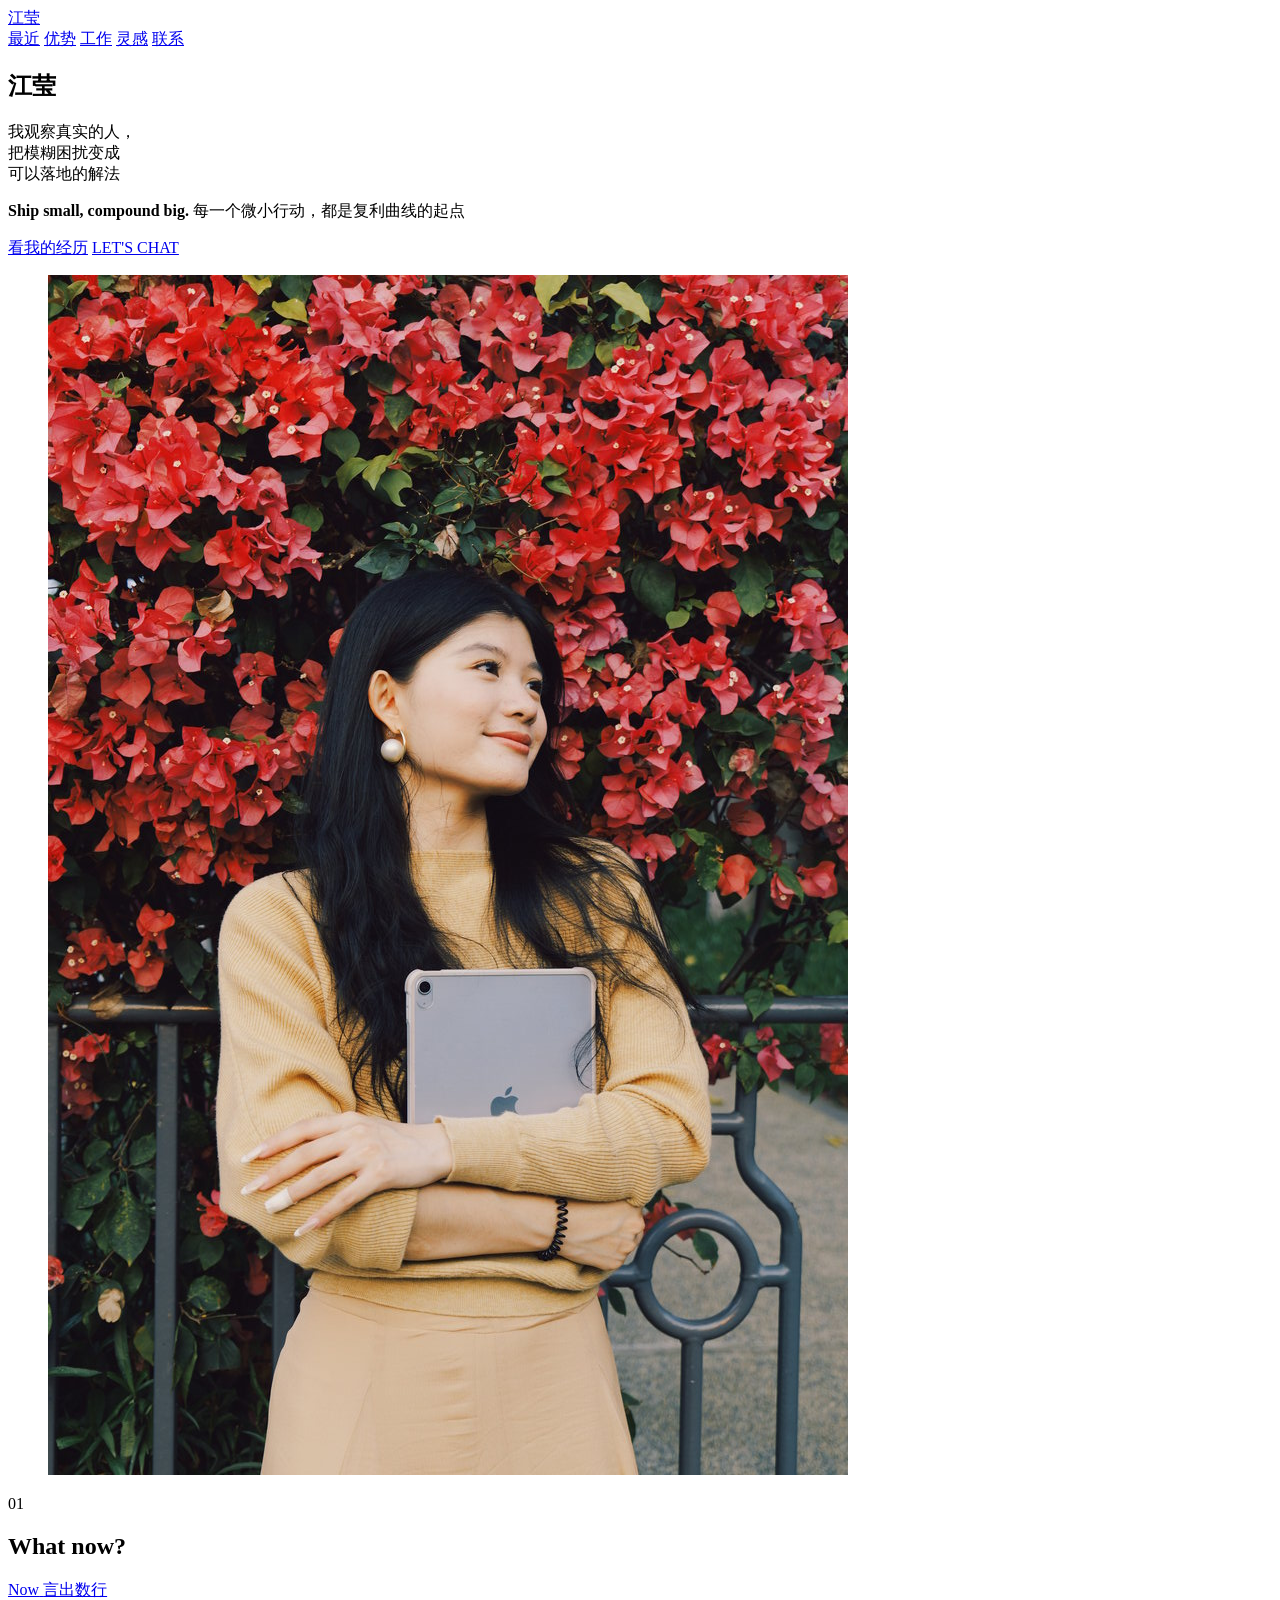
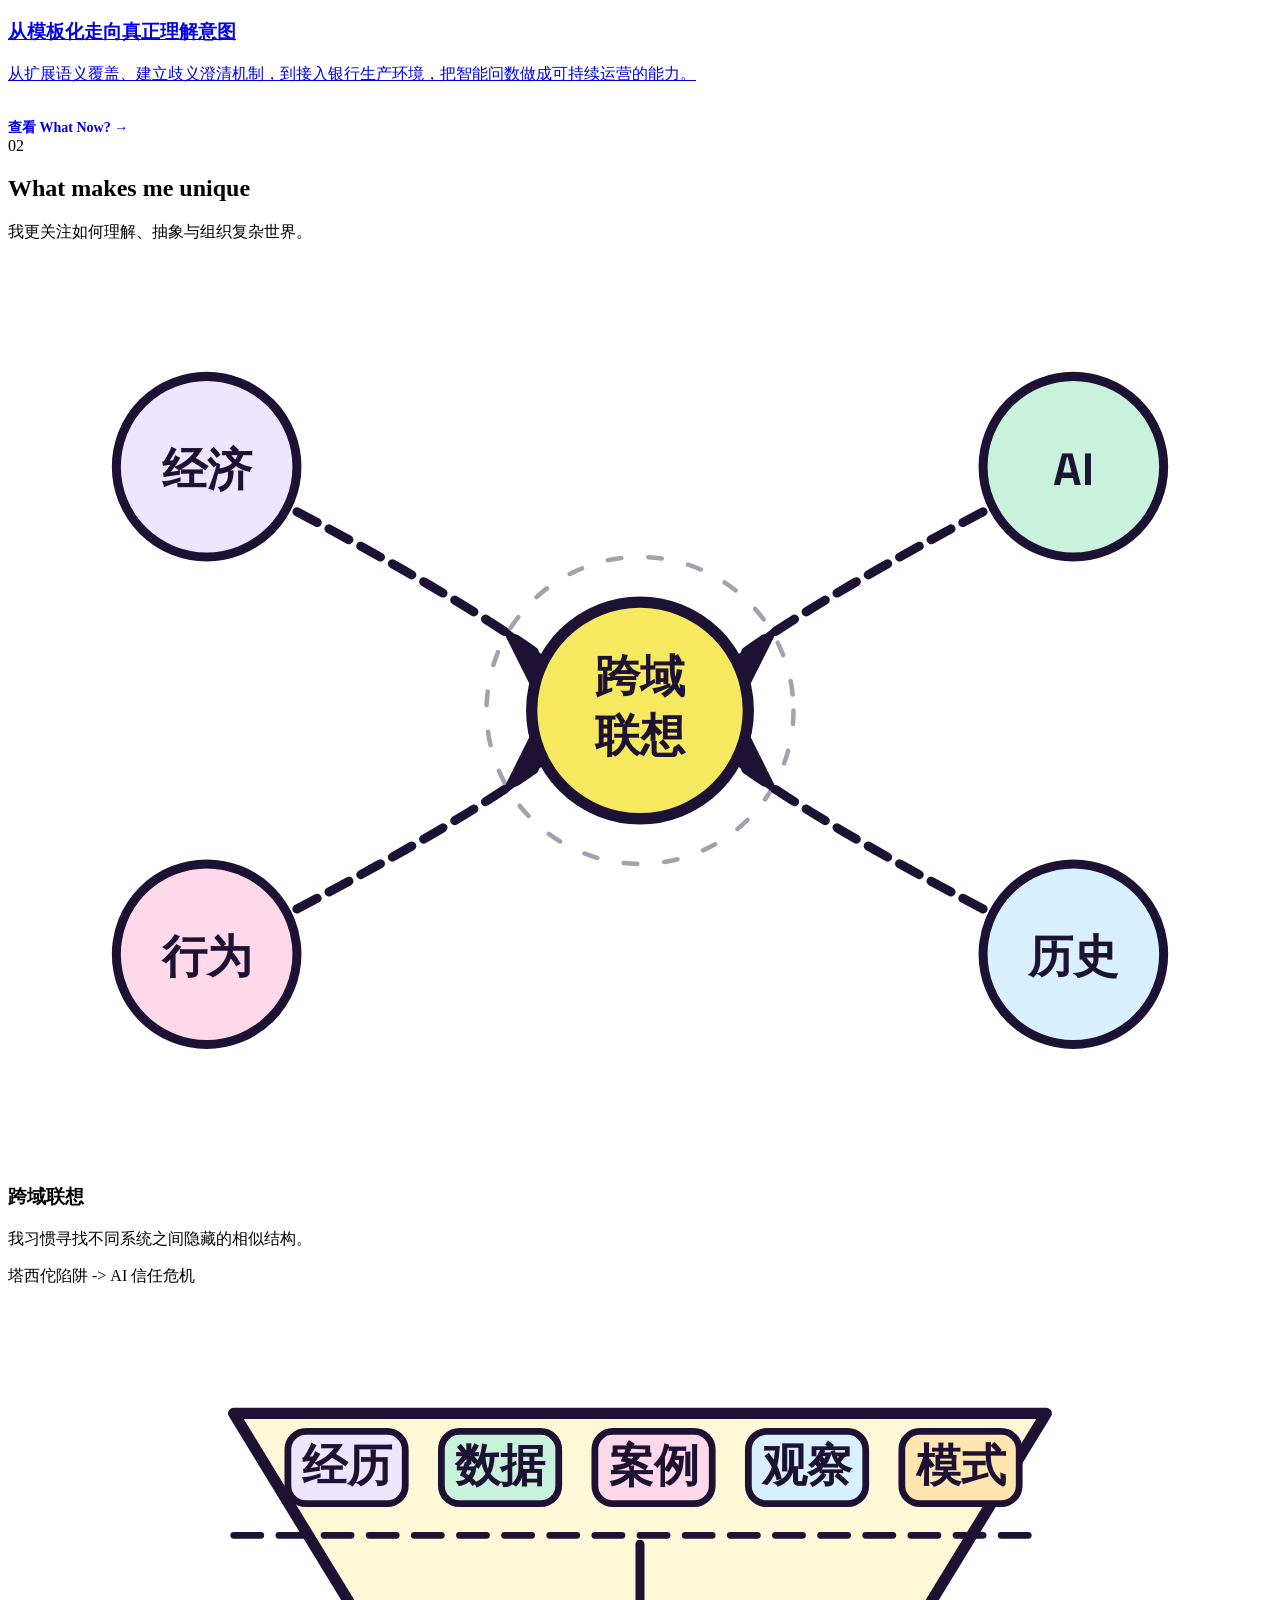
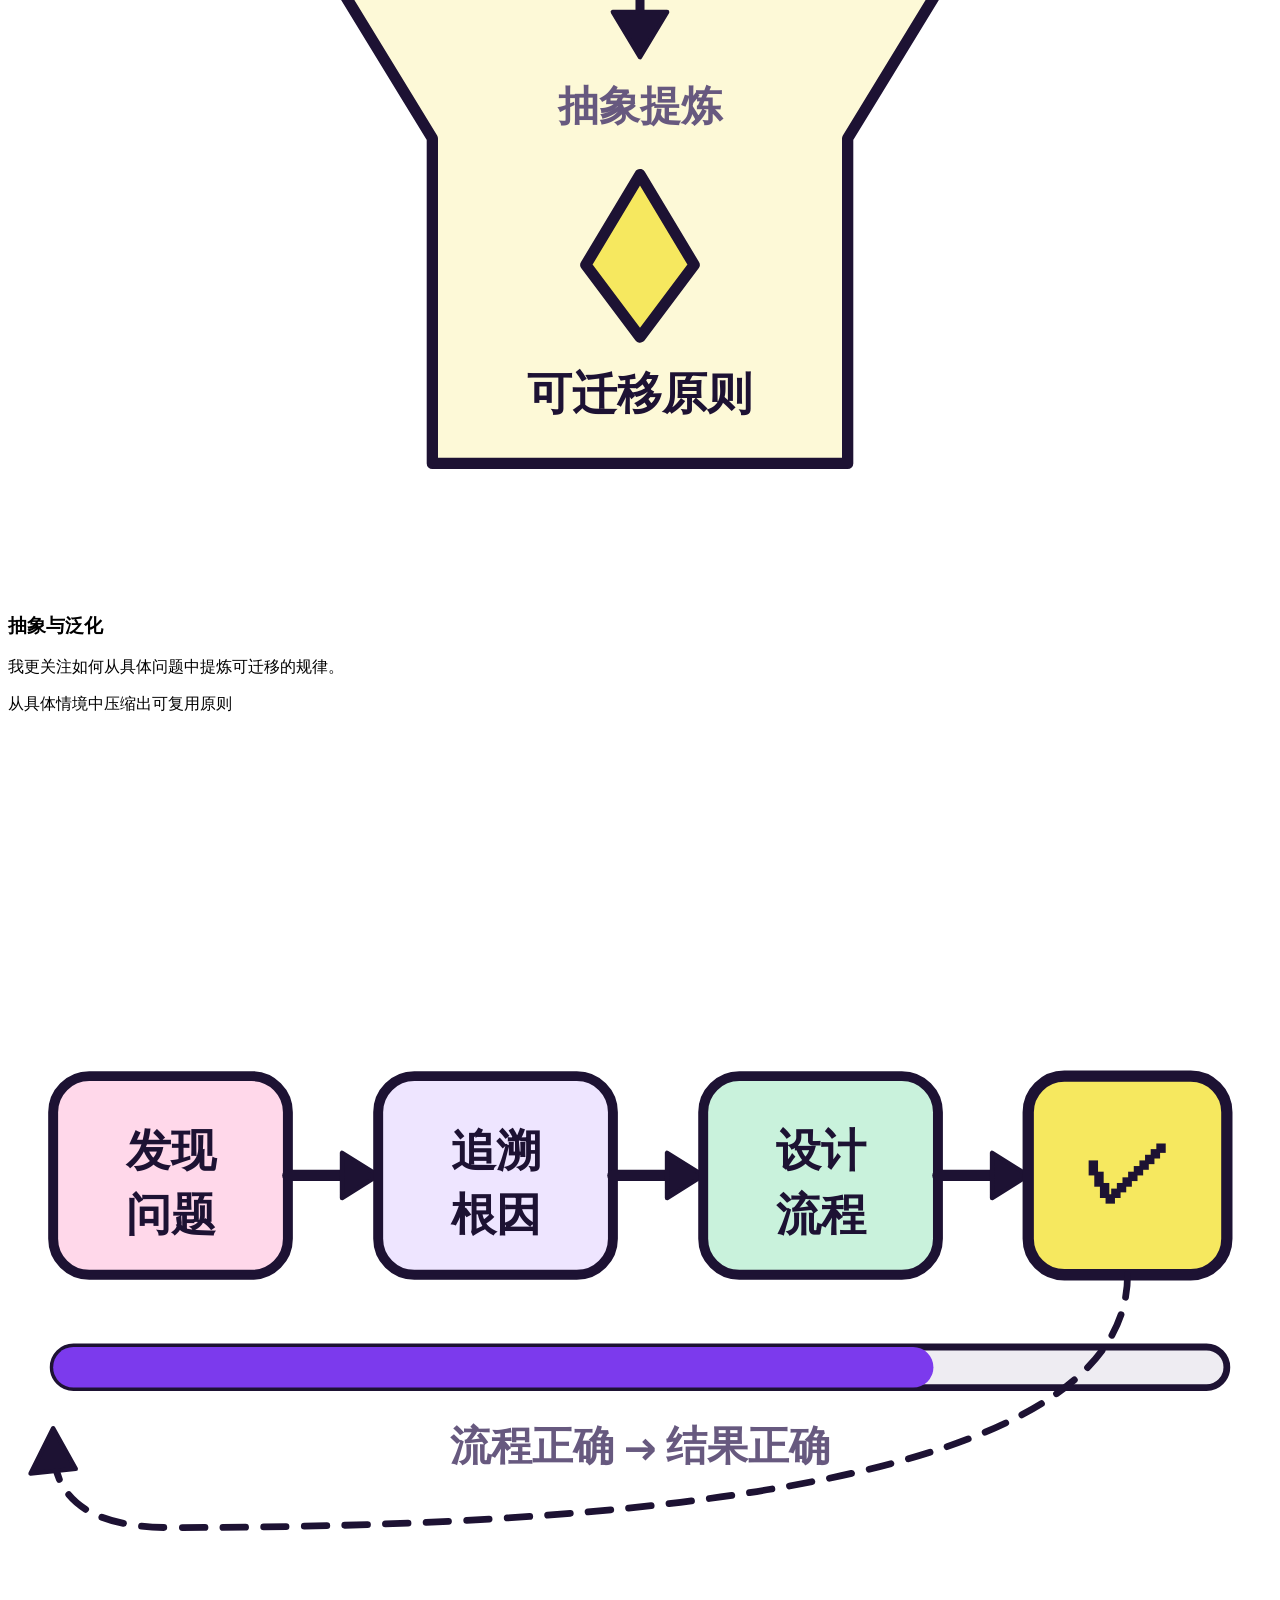
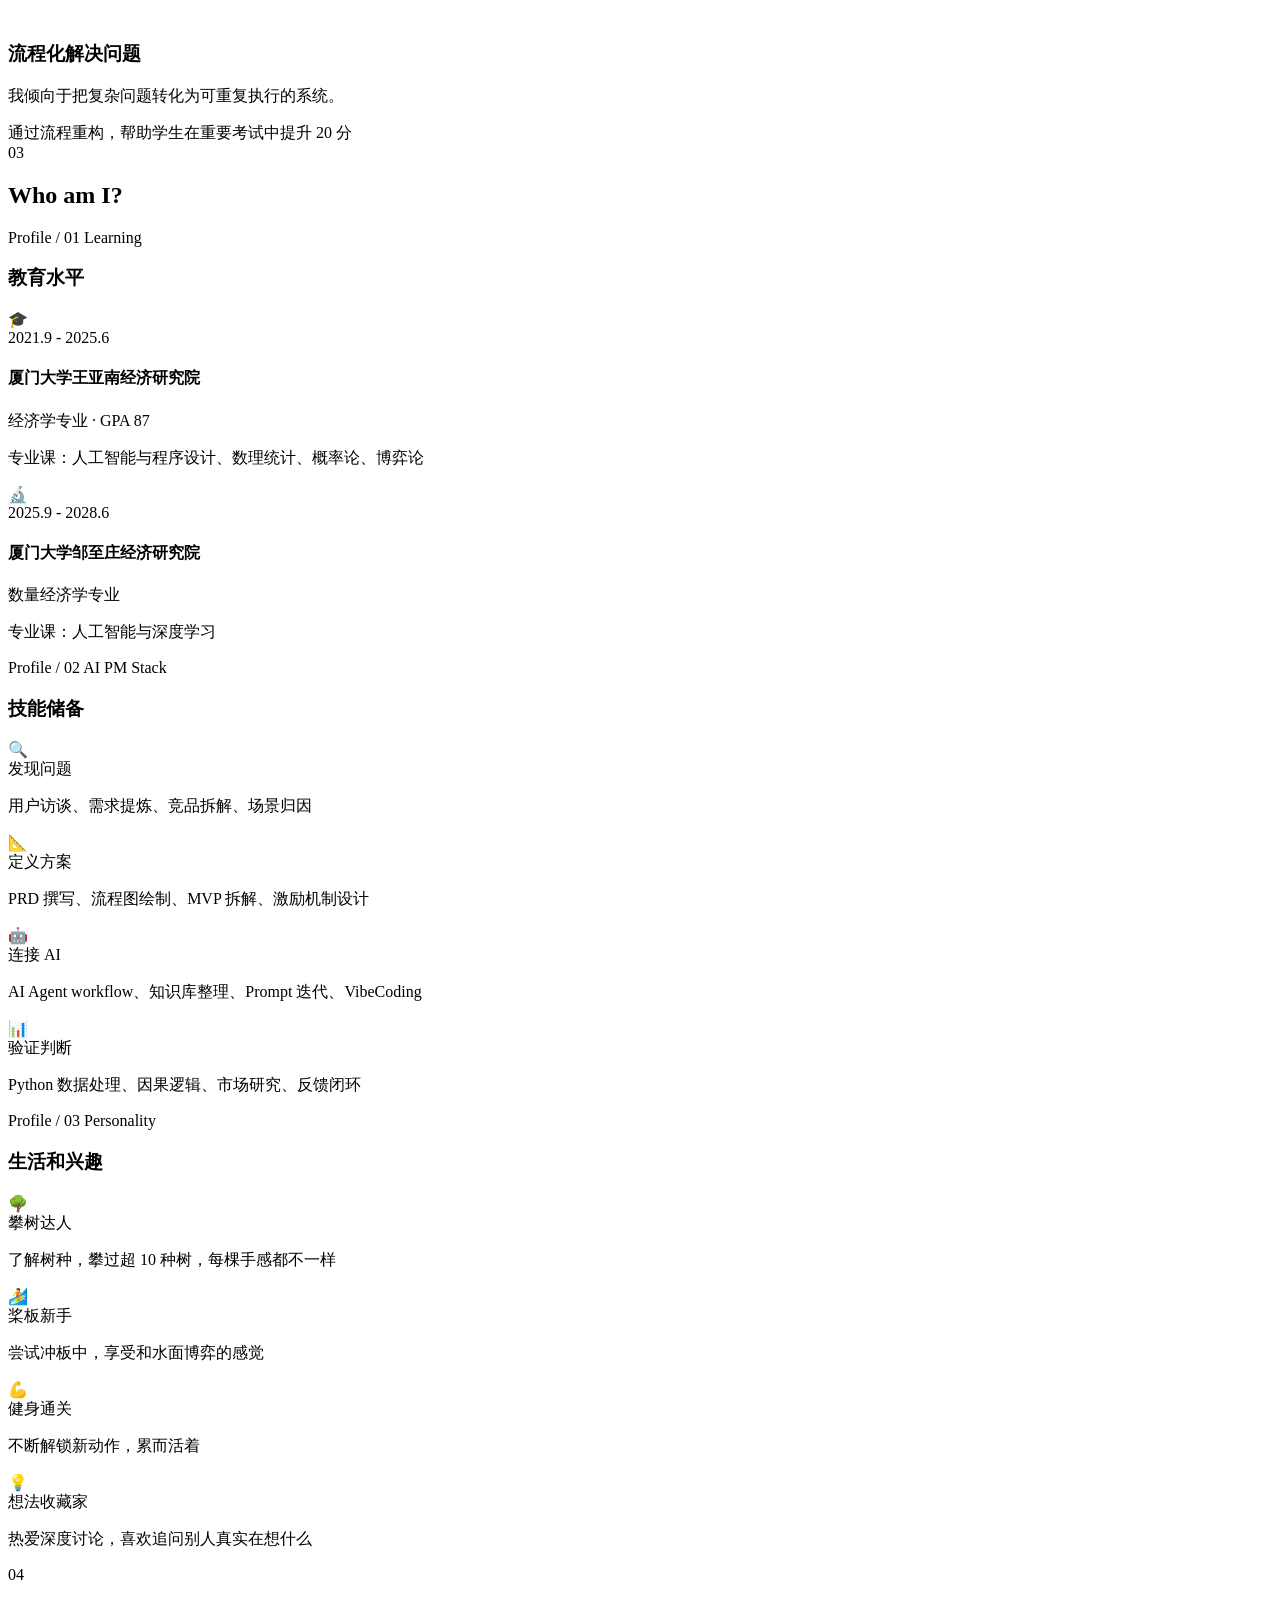
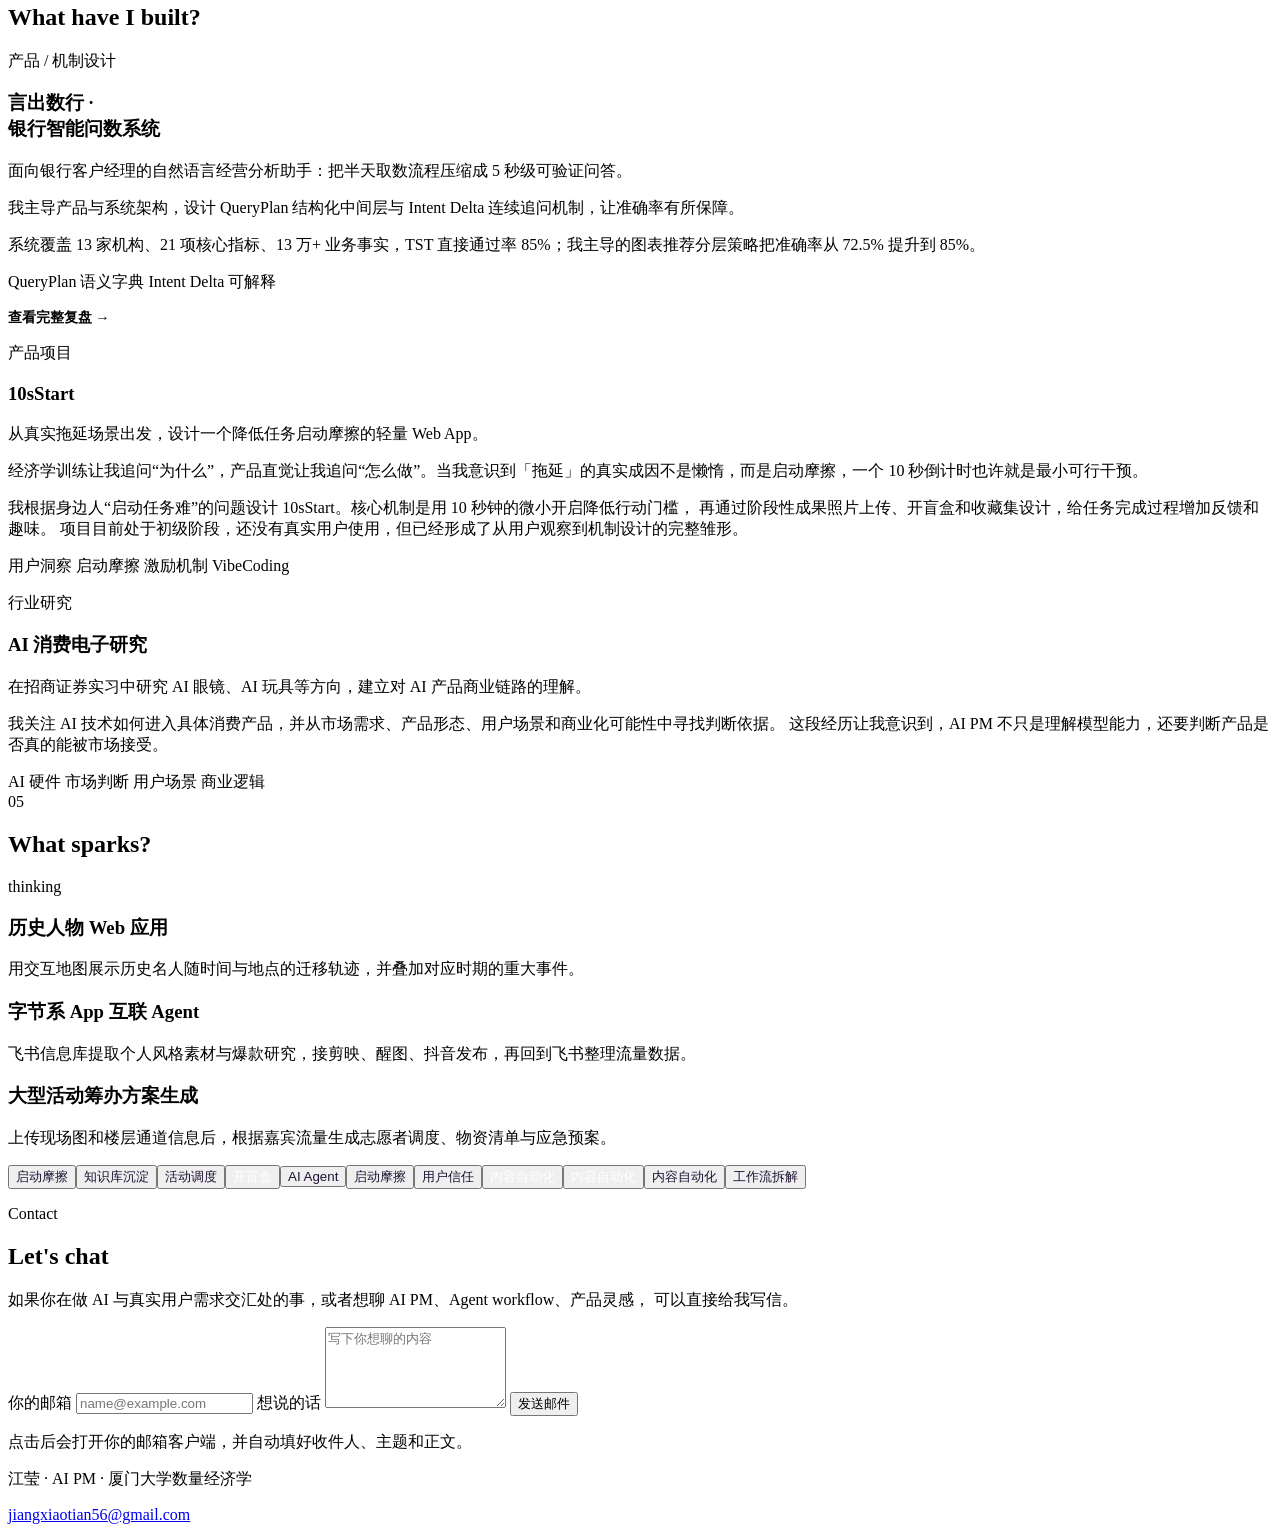
==== commit d2097cd7: "Add files via upload" ====
--- a/index.html
+++ b/index.html
@@ -14,1953 +14,15 @@
       href="https://fonts.googleapis.com/css2?family=Noto+Sans+SC:wght@400;500;700;900&family=Space+Grotesk:wght@500;700&display=swap"
       rel="stylesheet"
     >
+    <link rel="stylesheet" href="assets/css/style.css">
+  
     <style>
-:root {
-  --yellow: #f6e85f;
-  --yellow-soft: #fff7ad;
-  --purple: #7c3aed;
-  --purple-deep: #2d1657;
-  --purple-soft: #eee5ff;
-  --purple-mid: #c9a7ff;
-  --ink: #1d1233;
-  --muted: #67597f;
-  --paper: #fbf7ff;
-  --line: #291545;
-  --white: #ffffff;
-  --gray: #f0e9fb;
-  --green: #ddd9ff;
-  --blue: #d4e0ff;
-  --pink: #f0d9ff;
-  --peach: #e0d6ff;
-  --lavender: #e6d4ff;
-  --shadow: 0 18px 44px rgba(45, 22, 87, 0.1);
-  font-family: "Noto Sans SC", system-ui, -apple-system, BlinkMacSystemFont, "Segoe UI", sans-serif;
-}
-
-* {
-  box-sizing: border-box;
-}
-
-html {
-  scroll-behavior: smooth;
-}
-
-body {
-  margin: 0;
-  color: var(--ink);
-  background:
-    radial-gradient(circle at 12% 5%, rgba(124, 58, 237, 0.13), transparent 28%),
-    radial-gradient(circle at 90% 18%, rgba(167, 139, 250, 0.18), transparent 28%),
-    var(--paper);
-}
-
-body.is-clicking {
-  cursor: progress;
-}
-
-a {
-  color: inherit;
-  text-decoration: none;
-}
-
-img {
-  display: block;
-  max-width: 100%;
-}
-
-.site-header {
-  position: sticky;
-  top: 0;
-  z-index: 10;
-  display: flex;
-  align-items: center;
-  justify-content: space-between;
-  gap: 24px;
-  padding: 18px clamp(20px, 4vw, 56px);
-  border-bottom: 1px solid rgba(45, 22, 87, 0.12);
-  background: rgba(251, 247, 255, 0.9);
-  backdrop-filter: blur(14px);
-}
-
-.brand,
-.section-kicker,
-.section-label span,
-.work-title p,
-footer {
-  font-family: "Space Grotesk", "Noto Sans SC", sans-serif;
-}
-
-.brand {
-  font-size: 18px;
-  font-weight: 700;
-}
-
-nav {
-  display: flex;
-  align-items: center;
-  gap: 18px;
-  color: var(--muted);
-  font-size: 14px;
-}
-
-nav a:hover {
-  color: var(--ink);
-}
-
-nav a,
-.brand,
-.feature-card,
-.strength-list article,
-.identity-card,
-.work-item,
-.static-bubble,
-.mini-box {
-  transition: transform 180ms ease, box-shadow 180ms ease, background 180ms ease, border-color 180ms ease;
-}
-
-nav a:active,
-.brand:active,
-.button:active,
-.mini-button:active,
-.feature-card:active,
-.strength-list article:active,
-.identity-card:active,
-.work-item:active,
-.static-bubble:active {
-  transform: translateY(2px) scale(0.98);
-}
-
-main {
-  overflow: hidden;
-}
-
-.section-shell,
-.split-section,
-.identity-section,
-.work-section,
-.ideas-section,
-.chat-section {
-  width: min(1120px, calc(100% - 40px));
-  margin: 0 auto;
-}
-
-.hero {
-  min-height: calc(100vh - 70px);
-  display: grid;
-  grid-template-columns: minmax(0, 1.05fr) minmax(300px, 0.7fr);
-  align-items: center;
-  gap: clamp(32px, 6vw, 92px);
-  padding: clamp(56px, 8vw, 96px) 0;
-}
-
-.section-kicker {
-  margin: 0 0 14px;
-  color: var(--purple);
-  font-size: 13px;
-  font-weight: 700;
-  letter-spacing: 0;
-  text-transform: uppercase;
-}
-
-h1,
-h2,
-h3,
-h4,
-p {
-  margin-top: 0;
-}
-
-h1 {
-  margin-bottom: 22px;
-  font-size: clamp(76px, 12vw, 142px);
-  line-height: 0.9;
-  letter-spacing: 0;
-}
-
-.hero-lead {
-  max-width: 740px;
-  margin-bottom: 0;
-  color: #9b8ec6;
-  font-size: clamp(26px, 4.2vw, 52px);
-  font-weight: 700;
-  line-height: 1.2;
-  text-wrap: balance;
-}
-.hero-lead .kw {
-  color: #4a1f99;
-}
-
-.hero-manifesto {
-  max-width: 650px;
-  margin: 28px 0 0;
-  border-left: 6px solid var(--purple);
-  padding: 16px 0 16px 20px;
-  color: var(--ink);
-  font-size: clamp(17px, 1.8vw, 22px);
-  font-weight: 500;
-}
-
-.hero-manifesto strong {
-  display: block;
-  margin-bottom: 8px;
-  font-family: "Space Grotesk", "Noto Sans SC", sans-serif;
-  font-size: clamp(20px, 2vw, 28px);
-}
-
-.hero-actions {
-  display: flex;
-  flex-wrap: wrap;
-  gap: 12px;
-  margin-top: 34px;
-}
-
-.button {
-  display: inline-flex;
-  min-height: 46px;
-  align-items: center;
-  justify-content: center;
-  border: 1.5px solid var(--line);
-  border-radius: 6px;
-  padding: 12px 18px;
-  font-weight: 700;
-  cursor: pointer;
-  transition: transform 160ms ease, box-shadow 160ms ease, background 160ms ease;
-}
-
-.button:hover {
-  transform: translateY(-2px);
-  box-shadow: 5px 5px 0 var(--line);
-}
-
-.button:focus-visible,
-.mini-button:focus-visible,
-input:focus-visible,
-textarea:focus-visible {
-  outline: 3px solid var(--yellow);
-  outline-offset: 3px;
-}
-
-.button.primary {
-  background: var(--purple);
-  color: var(--white);
-}
-
-.button.ghost {
-  background: var(--white);
-}
-
-.portrait-card {
-  margin: 0;
-  border: 1.5px solid var(--line);
-  border-radius: 8px;
-  overflow: hidden;
-  background: var(--purple-soft);
-  box-shadow: var(--shadow);
-}
-
-.portrait-card img {
-  width: 100%;
-  display: block;
-}
-
-.portrait-card figcaption {
-  padding: 14px 16px 16px;
-  border-top: 1.5px solid var(--line);
-  background: var(--white);
-  color: var(--muted);
-  font-size: 14px;
-}
-
-.split-section,
-.identity-section,
-.work-section,
-.ideas-section,
-.chat-section {
-  padding: clamp(64px, 8vw, 104px) 0;
-  border-top: 1px solid rgba(23, 23, 23, 0.16);
-}
-
-.split-section {
-  display: grid;
-  grid-template-columns: 250px minmax(0, 1fr);
-  gap: clamp(28px, 5vw, 72px);
-}
-
-.split-section.strengths {
-  grid-template-columns: 1fr;
-  gap: 32px;
-}
-
-.strengths .section-label {
-  display: grid;
-  grid-template-columns: auto minmax(0, 1fr);
-  gap: 24px;
-  align-items: end;
-}
-
-.strengths .section-label span {
-  margin-bottom: 0;
-}
-
-.section-label {
-  position: relative;
-}
-
-.section-label span {
-  display: block;
-  margin-bottom: 14px;
-  color: var(--purple-mid);
-  -webkit-text-stroke: 1px var(--line);
-  font-size: 72px;
-  font-weight: 700;
-  line-height: 0.9;
-  transform: none;
-}
-
-.section-label h2,
-.chat-section h2 {
-  margin-bottom: 0;
-  font-size: clamp(30px, 5vw, 58px);
-  line-height: 1.02;
-  letter-spacing: 0;
-  text-wrap: balance;
-}
-
-.feature-grid {
-  display: grid;
-  grid-template-columns: repeat(2, minmax(0, 1fr));
-  gap: 18px;
-}
-
-.feature-grid article,
-.identity-grid article {
-  position: relative;
-  overflow: hidden;
-  min-height: 100%;
-  border: 1.5px solid var(--line);
-  border-radius: 8px;
-  padding: 24px;
-  background: var(--white);
-}
-
-.feature-card::before,
-.identity-card::before,
-.work-item::before,
-.strength-list article::before,
-.mini-box::before {
-  content: attr(data-mark);
-  position: absolute;
-  right: 14px;
-  bottom: -8px;
-  z-index: 0;
-  color: rgba(45, 22, 87, 0.07);
-  font-family: "Space Grotesk", "Noto Sans SC", sans-serif;
-  font-size: clamp(42px, 7vw, 84px);
-  font-weight: 700;
-  line-height: 0.8;
-  pointer-events: none;
-  white-space: nowrap;
-}
-
-.card-topline {
-  position: relative;
-  z-index: 1;
-  display: flex;
-  align-items: center;
-  justify-content: space-between;
-  gap: 10px;
-  margin-bottom: clamp(20px, 3vw, 34px);
-  color: rgba(23, 23, 23, 0.7);
-  font-family: "Space Grotesk", "Noto Sans SC", sans-serif;
-  font-size: 12px;
-  font-weight: 700;
-  text-transform: uppercase;
-}
-
-.card-topline span {
-  min-width: 0;
-  border: 1.2px solid rgba(36, 33, 15, 0.35);
-  border-radius: 999px;
-  padding: 5px 9px;
-  background: rgba(255, 255, 255, 0.55);
-  white-space: nowrap;
-}
-
-.card-footerline {
-  position: relative;
-  z-index: 1;
-  display: flex;
-  flex-wrap: wrap;
-  gap: 8px;
-  margin-top: auto;
-  padding-top: 24px;
-}
-
-.card-footerline span {
-  border: 1.2px solid var(--line);
-  border-radius: 999px;
-  padding: 6px 10px;
-  background: var(--white);
-  font-size: 12px;
-  font-weight: 800;
-}
-
-.feature-grid article:nth-child(1) {
-  background: var(--purple-soft);
-  transform: rotate(-0.6deg);
-}
-
-.feature-grid article:nth-child(2) {
-  background: var(--blue);
-  transform: rotate(0.6deg);
-}
-
-.feature-card:hover,
-.identity-card:hover,
-.work-item:hover,
-.static-bubble:hover {
-  transform: translateY(-4px);
-  box-shadow: 7px 7px 0 var(--line);
-}
-
-.feature-card {
-  display: flex;
-  flex-direction: column;
-  min-height: 330px;
-}
-
-.feature-card h3,
-.feature-card p,
-.feature-card .case-buttons {
-  position: relative;
-  z-index: 1;
-}
-
-.feature-card h3 {
-  max-width: 12em;
-  margin-bottom: 18px;
-  font-size: clamp(28px, 3vw, 40px);
-  line-height: 1.12;
-}
-
-.feature-card p {
-  max-width: 31em;
-}
-
-.feature-grid article:nth-child(1):hover {
-  transform: rotate(-0.2deg) translateY(-4px);
-}
-
-.feature-grid article:nth-child(2):hover {
-  transform: rotate(0.2deg) translateY(-4px);
-}
-
-.case-buttons {
-  display: flex;
-  flex-wrap: wrap;
-  gap: 10px;
-  margin-top: auto;
-  padding-top: 24px;
-}
-
-.mini-button {
-  border: 1.5px solid var(--line);
-  border-radius: 999px;
-  padding: 9px 13px;
-  background: var(--white);
-  color: var(--ink);
-  font: inherit;
-  font-size: 13px;
-  font-weight: 700;
-  cursor: pointer;
-  transition: transform 160ms ease, box-shadow 160ms ease, background 160ms ease;
-}
-
-.mini-button:hover {
-  transform: translateY(-2px);
-  box-shadow: 4px 4px 0 var(--line);
-  background: var(--yellow);
-}
-
-h3 {
-  margin-bottom: 12px;
-  font-size: 22px;
-  line-height: 1.3;
-  text-wrap: balance;
-}
-
-p {
-  color: var(--muted);
-  line-height: 1.78;
-}
-
-.strength-list {
-  position: relative;
-  display: grid;
-  grid-template-columns: repeat(3, minmax(0, 1fr));
-  gap: 0;
-  align-items: stretch;
-  padding: 34px 12px 42px;
-  overflow: visible;
-}
-
-.strength-list article {
-  position: relative;
-  overflow: visible;
-  display: grid;
-  min-height: 310px;
-  grid-template-columns: 1fr;
-  gap: 12px;
-  align-items: start;
-  border: 0;
-  border-radius: 0;
-  padding: 58px 34px 34px;
-  background: #ede9ff;
-  cursor: default;
-  box-shadow: none;
-  outline: 2px solid rgba(92, 86, 104, 0.72);
-  outline-offset: -2px;
-  filter: drop-shadow(4px 5px 0 rgba(92, 86, 104, 0.12));
-}
-
-.strength-list article:first-child {
-  border-right: 2px solid rgba(92, 86, 104, 0.72);
-}
-
-.strength-list article:nth-child(2) {
-  border-right: 2px solid rgba(92, 86, 104, 0.72);
-}
-
-.joint {
-  position: absolute;
-  z-index: 3;
-  width: 58px;
-  height: 58px;
-  border: 0;
-  border-radius: 50%;
-  background: inherit;
-  box-shadow: 0 0 0 2px rgba(92, 86, 104, 0.72);
-  pointer-events: none;
-}
-
-.joint.knob::after {
-  content: "";
-  position: absolute;
-  background: inherit;
-}
-
-.joint.knob.top::after {
-  right: -3px;
-  bottom: -4px;
-  left: -3px;
-  height: 31px;
-}
-
-.joint.knob.bottom::after {
-  top: -4px;
-  right: -3px;
-  left: -3px;
-  height: 31px;
-}
-
-.joint.knob.left::after {
-  top: -3px;
-  right: -4px;
-  bottom: -3px;
-  width: 31px;
-}
-
-.joint.knob.right::after {
-  top: 2px;
-  bottom: 2px;
-  left: -3px;
-  width: 25px;
-}
-
-.joint.socket {
-  background: var(--paper);
-  box-shadow: none;
-}
-
-.joint.top {
-  top: -37px;
-  left: 50%;
-  transform: translateX(-50%);
-}
-
-.joint.bottom {
-  bottom: -37px;
-  left: 50%;
-  transform: translateX(-50%);
-}
-
-.joint.left {
-  left: -37px;
-  top: 50%;
-  transform: translateY(-50%);
-}
-
-.joint.right {
-  right: -37px;
-  top: 50%;
-  transform: translateY(-50%);
-}
-
-.strength-list article:first-child,
-.strength-list article:nth-child(3) {
-  z-index: 2;
-}
-
-.strength-list article:nth-child(2) {
-  z-index: 3;
-}
-
-.strength-list article:hover {
-  transform: translateY(-4px);
-}
-
-.strength-list article:first-child {
-  grid-column: auto;
-  grid-row: auto;
-}
-
-.strength-list article:nth-child(2) {
-  grid-column: auto;
-  grid-row: auto;
-  background: #e9e3ff;
-}
-
-.strength-list article:nth-child(3) {
-  grid-column: auto;
-  grid-row: auto;
-  background: #e2dcff;
-}
-
-.strength-list article::after {
-  content: "";
-  position: absolute;
-  inset: 8px 10px;
-  z-index: 0;
-  border: 1.5px solid rgba(92, 86, 104, 0.44);
-  pointer-events: none;
-  transform: rotate(0.35deg);
-}
-
-.strength-list article:first-child::after {
-  border-right-color: transparent;
-}
-
-.strength-list article:nth-child(2)::after {
-  border-left-color: transparent;
-  border-right-color: transparent;
-  transform: rotate(-0.28deg);
-}
-
-.strength-list article:nth-child(3)::after {
-  border-left-color: transparent;
-  transform: rotate(0.22deg);
-}
-
-.strength-list article .card-topline {
-  grid-column: 1 / -1;
-  margin-bottom: 8px;
-}
-
-.strength-list article .card-topline,
-.strength-list article .marker,
-.strength-list article > div {
-  position: relative;
-  z-index: 1;
-}
-
-.strength-list article::before {
-  display: none;
-}
-
-.strength-list article > div {
-  grid-column: 1 / -1;
-}
-
-.strength-list article .card-topline {
-  margin-bottom: 6px;
-}
-
-.strength-list article .marker {
-  display: inline-flex;
-  margin-bottom: 2px;
-}
-
-.strength-list article h3 {
-  margin-bottom: 8px;
-  font-size: clamp(21px, 2vw, 27px);
-  line-height: 1.16;
-}
-
-.strength-list article p {
-  margin-bottom: 0;
-  font-size: 13.5px;
-  line-height: 1.62;
-}
-
-.marker {
-  display: inline-flex;
-  width: 38px;
-  height: 38px;
-  align-items: center;
-  justify-content: center;
-  border: 1.5px solid var(--line);
-  border-radius: 50%;
-  background: var(--purple);
-  color: var(--white);
-  font-weight: 900;
-}
-
-.strengths {
-  position: relative;
-}
-
-.strengths .section-label {
-  align-items: end;
-}
-
-.strengths .section-label p {
-  max-width: 21em;
-  margin: 10px 0 0;
-  color: rgba(29, 18, 51, 0.52);
-  font-size: 14px;
-  line-height: 1.8;
-}
-
-.strength-list {
-  --scroll-line: rgba(29, 18, 51, 0.16);
-  display: grid;
-  grid-template-columns: repeat(3, minmax(0, 1fr));
-  gap: clamp(14px, 2vw, 22px);
-  align-items: stretch;
-  margin-top: 34px;
-  padding: 34px 0 14px;
-}
-
-.strength-list::before {
-  content: "";
-  position: absolute;
-  top: 50%;
-  right: 0;
-  left: 0;
-  height: 1px;
-  background: linear-gradient(90deg, transparent, var(--scroll-line), transparent);
-  transform: translateY(-50%);
-  pointer-events: none;
-}
-
-.strength-list article.cognitive-panel,
-.strength-list article.cognitive-panel:first-child,
-.strength-list article.cognitive-panel:nth-child(2),
-.strength-list article.cognitive-panel:nth-child(3) {
-  position: relative;
-  z-index: 1;
-  display: grid;
-  min-height: 340px;
-  grid-template-rows: 1fr auto;
-  gap: 0;
-  overflow: hidden;
-  border: 1px solid rgba(29, 18, 51, 0.16);
-  border-radius: 8px;
-  padding: 0;
-  background: #fffdf5;
-  box-shadow: none;
-  filter: none;
-  outline: 0;
-  transform: none;
-  transition:
-    transform 420ms ease,
-    border-color 420ms ease,
-    background 420ms ease;
-}
-
-.strength-list article.cognitive-panel::before,
-.strength-list article.cognitive-panel::after {
-  display: none;
-}
-
-.cognitive-panel:focus-visible {
-  outline: 3px solid rgba(124, 58, 237, 0.26);
-  outline-offset: 4px;
-}
-
-.cognitive-cover {
-  position: relative;
-  z-index: 2;
-  display: grid;
-  min-height: 220px;
-  grid-template-rows: 1fr auto;
-  align-items: end;
-  padding: clamp(18px, 2.4vw, 28px);
-  background: rgba(245,241,255,0.96);
-  transition: transform 520ms cubic-bezier(0.2, 0.8, 0.2, 1);
-}
-
-/* cover bottom line removed */
-
-.cognitive-cover img {
-  align-self: center;
-  width: 100%;
-  height: min(230px, 24vw);
-  object-fit: contain;
-  mix-blend-mode: multiply;
-  filter: saturate(0.92) contrast(1.04);
-  opacity: 0.94;
-  transform: translateY(8px) scale(1.04);
-  transition:
-    transform 620ms cubic-bezier(0.2, 0.8, 0.2, 1),
-    opacity 420ms ease;
-}
-
-.cognitive-cover h3 {
-  margin: 18px 0 0;
-  color: #211a16;
-  font-size: clamp(22px, 2.1vw, 30px);
-  font-weight: 700;
-  line-height: 1.1;
-}
-
-.cognitive-scroll {
-  position: relative;
-  z-index: 1;
-  display: grid;
-  gap: 16px;
-  padding: 20px clamp(18px, 2.4vw, 28px) 22px;
-  border-top: 1px solid rgba(29, 18, 51, 0.1);
-  background:
-    linear-gradient(180deg, rgba(255, 253, 245, 0.72), #fffdf5 22%),
-    repeating-linear-gradient(180deg, transparent 0 28px, rgba(29, 18, 51, 0.035) 29px 30px);
-  opacity: 1;
-  transform: translateY(0);
-  transition:
-    transform 560ms cubic-bezier(0.2, 0.8, 0.2, 1),
-    border-color 420ms ease;
-}
-
-/* cognitive-scroll border lines removed */
-
-.cognitive-scroll p {
-  margin: 0;
-  color: rgba(29, 18, 51, 0.78);
-  font-size: 15px;
-  line-height: 1.8;
-}
-
-.cognitive-scroll span {
-  color: rgba(29, 18, 51, 0.44);
-  font-family: "Space Grotesk", "Noto Sans SC", sans-serif;
-  font-size: 12px;
-  font-weight: 700;
-  letter-spacing: 0;
-  text-transform: uppercase;
-}
-
-.cognitive-panel:hover,
-.cognitive-panel:focus-visible {
-  border-color: rgba(29, 18, 51, 0.38);
-  background: #fffdf8;
-  transform: translateY(-6px);
-}
-
-.cognitive-panel:hover .cognitive-cover,
-.cognitive-panel:focus-visible .cognitive-cover {
-  transform: translateY(-8px);
-}
-
-.cognitive-panel:hover .cognitive-cover img,
-.cognitive-panel:focus-visible .cognitive-cover img {
-  opacity: 1;
-  transform: translateY(0) scale(1);
-}
-
-.cognitive-panel:hover .cognitive-scroll,
-.cognitive-panel:focus-visible .cognitive-scroll {
-  border-top-color: rgba(29, 18, 51, 0.18);
-}
-
-.identity-grid {
-  display: grid;
-  grid-template-columns: repeat(3, minmax(0, 1fr));
-  gap: 18px;
-  margin-top: 30px;
-}
-
-.identity-card {
-  display: flex;
-  min-height: 100%;
-  flex-direction: column;
-  gap: 18px;
-}
-
-.identity-card:nth-child(1) {
-  grid-column: auto;
-  grid-row: auto;
-  background: var(--purple-soft);
-  transform: rotate(-0.4deg);
-}
-
-.identity-card:nth-child(2) {
-  grid-column: auto;
-  grid-row: auto;
-  background: var(--green);
-  transform: rotate(0.4deg);
-}
-
-.identity-card:nth-child(3) {
-  grid-column: auto;
-  grid-row: auto;
-  background: var(--pink);
-  transform: rotate(-0.25deg);
-}
-
-.identity-card:hover {
-  box-shadow: 7px 7px 0 var(--line);
-}
-
-.identity-card h3 {
-  position: relative;
-  z-index: 1;
-  margin-bottom: 0;
-  font-size: clamp(28px, 3vw, 38px);
-  line-height: 1.04;
-}
-
-.identity-card .card-topline {
-  margin-bottom: 6px;
-}
-
-.identity-card:nth-child(1):hover,
-.identity-card:nth-child(2):hover,
-.identity-card:nth-child(3):hover {
-  transform: translateY(-4px);
-}
-
-.mini-grid {
-  display: grid;
-  grid-template-columns: 1fr;
-  grid-auto-rows: minmax(96px, auto);
-  gap: 12px;
-  position: relative;
-  z-index: 1;
-}
-
-.skill-grid,
-.hobby-grid {
-  grid-template-columns: 1fr;
-}
-
-.mini-box {
-  position: relative;
-  overflow: hidden;
-  display: flex;
-  min-height: 112px;
-  flex-direction: column;
-  justify-content: space-between;
-  border: 1.3px solid var(--line);
-  border-radius: 8px;
-  padding: 15px;
-  background: rgba(255, 255, 255, 0.8);
-}
-
-.identity-card:nth-child(1) .mini-box:nth-child(1),
-.identity-card:nth-child(2) .mini-box:nth-child(3),
-.identity-card:nth-child(3) .mini-box:nth-child(1) {
-  background: var(--lavender);
-}
-
-.identity-card:nth-child(1) .mini-box:nth-child(1) {
-  grid-column: auto;
-}
-
-.identity-card:nth-child(1) .mini-box:nth-child(2) {
-  grid-column: auto;
-}
-
-.identity-card:nth-child(2) .mini-box:nth-child(1) {
-  grid-column: auto;
-}
-
-.identity-card:nth-child(2) .mini-box:nth-child(2) {
-  grid-column: auto;
-  grid-row: auto;
-}
-
-.identity-card:nth-child(2) .mini-box:nth-child(3) {
-  grid-column: auto;
-}
-
-.identity-card:nth-child(2) .mini-box:nth-child(4) {
-  grid-column: auto;
-}
-
-.identity-card:nth-child(3) .mini-box:nth-child(1) {
-  grid-column: auto;
-  grid-row: auto;
-}
-
-.identity-card:nth-child(3) .mini-box:nth-child(2),
-.identity-card:nth-child(3) .mini-box:nth-child(3) {
-  grid-column: auto;
-}
-
-.identity-card:nth-child(3) .mini-box:nth-child(4) {
-  grid-column: auto;
-}
-
-.identity-card:nth-child(1) .mini-box:nth-child(2),
-.identity-card:nth-child(2) .mini-box:nth-child(2),
-.identity-card:nth-child(3) .mini-box:nth-child(3) {
-  background: var(--white);
-}
-
-.identity-card:nth-child(2) .mini-box:nth-child(1) {
-  background: var(--blue);
-}
-
-.identity-card:nth-child(2) .mini-box:nth-child(4) {
-  background: var(--lavender);
-}
-
-.identity-card:nth-child(3) .mini-box:nth-child(2) {
-  background: var(--peach);
-}
-
-.identity-card:nth-child(3) .mini-box:nth-child(4) {
-  background: var(--green);
-}
-
-.mini-box::before {
-  right: 10px;
-  bottom: -4px;
-  font-size: 42px;
-}
-
-.mini-box:hover {
-  transform: translateY(-3px);
-  background: var(--white);
-  box-shadow: 4px 4px 0 var(--line);
-}
-
-.mini-box span {
-  position: relative;
-  z-index: 1;
-  display: inline-block;
-  margin-bottom: 10px;
-  color: var(--ink);
-  font-size: 13px;
-  font-weight: 900;
-  word-break: keep-all;
-}
-
-.mini-box span::after {
-  content: "";
-  display: block;
-  width: 28px;
-  height: 3px;
-  margin-top: 8px;
-  border-radius: 999px;
-  background: var(--line);
-  opacity: 0.65;
-}
-
-.mini-box h4 {
-  position: relative;
-  z-index: 1;
-  margin: 0 0 8px;
-  font-size: 17px;
-  line-height: 1.35;
-  text-wrap: balance;
-}
-
-.mini-box p {
-  position: relative;
-  z-index: 1;
-  margin-bottom: 6px;
-  font-size: 13px;
-  line-height: 1.58;
-}
-
-.work-list {
-  display: grid;
-  gap: 24px;
-  margin-top: 34px;
-}
-
-.work-item {
-  position: relative;
-  overflow: hidden;
-  display: grid;
-  grid-template-columns: 290px minmax(0, 1fr);
-  gap: 34px;
-  padding: clamp(24px, 4vw, 36px);
-  border: 1.5px solid var(--line);
-  border-radius: 8px;
-  background: var(--white);
-}
-
-.work-item::before {
-  top: 16px;
-  right: 20px;
-  bottom: auto;
-  color: rgba(23, 23, 23, 0.055);
-  font-size: clamp(86px, 12vw, 150px);
-}
-
-.work-title,
-.work-body {
-  position: relative;
-  z-index: 1;
-}
-
-.work-body p {
-  max-width: 58em;
-}
-
-.work-title p {
-  margin-bottom: 8px;
-  color: var(--muted);
-  font-size: 13px;
-  font-weight: 700;
-  text-transform: uppercase;
-}
-
-.work-title h3 {
-  font-size: clamp(26px, 4vw, 42px);
-  line-height: 1.04;
-}
-
-.contribution {
-  color: var(--ink);
-  font-weight: 700;
-}
-
-.method-note {
-  border-left: 5px solid var(--purple);
-  padding: 12px 0 12px 16px;
-  color: var(--ink);
-  font-weight: 700;
-}
-
-.keywords {
-  display: flex;
-  flex-wrap: wrap;
-  gap: 8px;
-  margin-top: 18px;
-}
-
-.keywords span {
-  border: 1.2px solid var(--line);
-  border-radius: 999px;
-  padding: 6px 12px;
-  background: var(--purple-soft);
-  font-size: 13px;
-  font-weight: 700;
-}
-
-.bubble-field {
-  position: relative;
-  display: block;
-  min-height: 610px;
-  margin-top: 34px;
-  padding: 34px;
-  border: 1.5px solid var(--line);
-  border-radius: 8px;
-  overflow: hidden;
-  background:
-    radial-gradient(circle at 55% 46%, rgba(255, 255, 255, 0.9), transparent 22%),
-    linear-gradient(90deg, rgba(45, 22, 87, 0.07) 1px, transparent 1px),
-    linear-gradient(rgba(45, 22, 87, 0.07) 1px, transparent 1px),
-    var(--purple-soft);
-  background-size: 28px 28px;
-}
-
-.bubble-field::before {
-  content: "IDEAS";
-  position: absolute;
-  left: 26px;
-  bottom: 8px;
-  color: rgba(45, 22, 87, 0.07);
-  font-family: "Space Grotesk", "Noto Sans SC", sans-serif;
-  font-size: clamp(80px, 14vw, 168px);
-  font-weight: 700;
-  line-height: 0.8;
-}
-
-.thought-core {
-  position: absolute;
-  left: 50%;
-  bottom: 28px;
-  z-index: 3;
-  display: grid;
-  width: 150px;
-  height: 78px;
-  place-items: center;
-  border: 1.5px solid var(--line);
-  border-radius: 999px 999px 50px 50px;
-  background: var(--purple-deep);
-  color: var(--yellow);
-  box-shadow: 6px 6px 0 var(--line);
-  transform: translateX(-50%);
-}
-
-.thought-core span {
-  font-family: "Space Grotesk", "Noto Sans SC", sans-serif;
-  font-size: 13px;
-  font-weight: 700;
-}
-
-.idea-bubble {
-  position: relative;
-  z-index: 2;
-  display: flex;
-  width: min(100%, 320px);
-  min-height: 210px;
-  flex-direction: column;
-  justify-content: center;
-  border: 1.5px solid var(--line);
-  border-radius: 50%;
-  padding: 36px;
-  background: var(--purple-mid);
-  text-align: center;
-  box-shadow: 7px 7px 0 var(--line);
-  cursor: pointer;
-  animation: ideaFloat 6s ease-in-out infinite;
-}
-
-.idea-bubble.large {
-  position: absolute;
-  top: 44px;
-  left: 6%;
-  width: min(34vw, 360px);
-  min-height: 250px;
-  background: var(--white);
-  animation-delay: -1.4s;
-}
-
-.idea-bubble.wide {
-  position: absolute;
-  right: 7%;
-  bottom: 58px;
-  width: min(39vw, 470px);
-  min-height: 238px;
-  background: var(--green);
-  animation-delay: -3s;
-}
-
-.static-bubble:not(.large):not(.wide) {
-  position: absolute;
-  top: 96px;
-  right: 12%;
-  width: min(30vw, 320px);
-  min-height: 224px;
-  background: var(--yellow-soft);
-  animation-delay: -2.1s;
-}
-
-.idea-bubble:hover {
-  animation-play-state: paused;
-}
-
-.idea-bubble p {
-  max-width: 24em;
-  margin-inline: auto;
-  margin-bottom: 0;
-  color: var(--ink);
-  font-size: 14px;
-}
-
-.idea-bubble h3 {
-  margin-bottom: 10px;
-  font-size: clamp(20px, 2.1vw, 29px);
-  line-height: 1.2;
-}
-
-@keyframes ideaFloat {
-  0%,
-  100% {
-    transform: translate3d(0, 0, 0);
-  }
-  50% {
-    transform: translate3d(0, -12px, 0);
-  }
-}
-
-.floating-bubble {
-  position: absolute;
-  left: var(--bubble-left);
-  bottom: -90px;
-  z-index: 1;
-  display: grid;
-  place-items: center;
-  width: var(--bubble-size);
-  height: var(--bubble-size);
-  border: 1.3px solid rgba(45, 22, 87, 0.72);
-  border-radius: 50%;
-  padding: 12px;
-  background: var(--bubble-color);
-  color: var(--ink);
-  text-align: center;
-  font-size: clamp(11px, 1.2vw, 14px);
-  font-weight: 800;
-  line-height: 1.35;
-  opacity: 0;
-  pointer-events: auto;
-  cursor: pointer;
-  animation: bubbleRise var(--bubble-duration) linear forwards;
-  filter: saturate(1.05);
-}
-
-.floating-bubble:hover {
-  animation-play-state: paused;
-  transform: translateY(var(--bubble-hover-y, 0)) scale(1.08);
-  box-shadow: 4px 4px 0 var(--line);
-}
-
-.floating-bubble::after {
-  content: "";
-  position: absolute;
-  top: 18%;
-  left: 22%;
-  width: 22%;
-  height: 22%;
-  border-radius: 50%;
-  background: rgba(255, 255, 255, 0.64);
-}
-
-@keyframes bubbleRise {
-  0% {
-    opacity: 0;
-    transform: translate3d(0, 0, 0) scale(0.72);
-  }
-  12% {
-    opacity: 0.88;
-  }
-  50% {
-    transform: translate3d(var(--bubble-drift), -310px, 0) scale(1);
-  }
-  88% {
-    opacity: 0.9;
-  }
-  100% {
-    opacity: 0;
-    transform: translate3d(calc(var(--bubble-drift) * -0.4), -650px, 0) scale(1.14);
-  }
-}
-
-.click-ripple {
-  position: fixed;
-  z-index: 999;
-  width: 18px;
-  height: 18px;
-  margin: -9px 0 0 -9px;
-  border: 2px solid var(--line);
-  border-radius: 50%;
-  background: rgba(124, 58, 237, 0.32);
-  pointer-events: none;
-  animation: rippleOut 520ms ease-out forwards;
-}
-
-@keyframes rippleOut {
-  to {
-    opacity: 0;
-    transform: scale(4);
-  }
-}
-
-.chat-section {
-  display: grid;
-  grid-template-columns: minmax(0, 0.9fr) minmax(300px, 0.8fr);
-  gap: clamp(32px, 6vw, 84px);
-  align-items: start;
-}
-
-.chat-section h2 {
-  margin-bottom: 24px;
-  font-size: clamp(48px, 9vw, 118px);
-}
-
-.contact-form {
-  display: grid;
-  gap: 16px;
-  border: 1.5px solid var(--line);
-  border-radius: 8px;
-  padding: 24px;
-  background: var(--purple-soft);
-}
-
-label {
-  display: grid;
-  gap: 8px;
-  font-weight: 700;
-}
-
-input,
-textarea {
-  width: 100%;
-  border: 1.5px solid var(--line);
-  border-radius: 6px;
-  padding: 12px 13px;
-  background: var(--white);
-  color: var(--ink);
-  font: inherit;
-}
-
-textarea {
-  resize: vertical;
-}
-
-.form-note {
-  margin-bottom: 0;
-  color: rgba(23, 23, 23, 0.72);
-  font-size: 13px;
-}
-
-footer {
-  display: flex;
-  flex-wrap: wrap;
-  justify-content: space-between;
-  gap: 12px;
-  padding: 28px clamp(20px, 4vw, 56px);
-  border-top: 1.5px solid var(--line);
-  background: var(--ink);
-  color: var(--white);
-  font-size: 14px;
-}
-
-footer p {
-  margin-bottom: 0;
-  color: inherit;
-}
-
-@media (max-width: 760px) {
-  .identity-grid {
-    grid-template-columns: 1fr;
-  }
-
-  .identity-card {
-    margin: 0;
-  }
-
-  .identity-card:nth-child(1),
-  .identity-card:nth-child(2),
-  .identity-card:nth-child(3) {
-    grid-column: auto;
-    grid-row: auto;
-    transform: none;
-  }
-
-  .mini-grid,
-  .skill-grid,
-  .hobby-grid {
-    grid-template-columns: repeat(2, minmax(0, 1fr));
-  }
-}
-
-@media (max-width: 900px) {
-  .site-header {
-    align-items: flex-start;
-    flex-direction: column;
-  }
-
-  nav {
-    width: 100%;
-    overflow-x: auto;
-    padding-bottom: 2px;
-  }
-
-  .hero,
-  .split-section,
-  .work-item,
-  .chat-section {
-    grid-template-columns: 1fr;
-  }
-
-  .hero {
-    min-height: auto;
-  }
-
-  .portrait-card {
-    max-width: 420px;
-  }
-
-  .feature-grid,
-  .mini-grid,
-  .skill-grid,
-  .hobby-grid {
-    grid-template-columns: 1fr;
-  }
-
-  .feature-grid article:nth-child(1),
-  .feature-grid article:nth-child(2) {
-    transform: none;
-  }
-
-  .bubble-field {
-    min-height: 680px;
-    padding: 22px;
-  }
-
-  .idea-bubble,
-  .idea-bubble.large,
-  .idea-bubble.wide {
-    position: absolute;
-    width: min(48vw, 330px);
-    min-height: 214px;
-    margin: 0;
-  }
-
-  .idea-bubble.large {
-    top: 34px;
-    left: 5%;
-    right: auto;
-    bottom: auto;
-  }
-
-  .idea-bubble.wide {
-    right: 5%;
-    bottom: 54px;
-    left: auto;
-    top: auto;
-    width: min(55vw, 380px);
-  }
-
-  .static-bubble:not(.large):not(.wide) {
-    position: absolute;
-    top: 138px;
-    right: 6%;
-    left: auto;
-    width: min(43vw, 300px);
-  }
-
-  .thought-core {
-    bottom: 18px;
-  }
-}
-
-@media (max-width: 900px) and (min-width: 561px) {
-  .strengths .section-label {
-    grid-template-columns: 1fr;
-    gap: 8px;
-  }
-
-  .strength-list {
-    grid-template-columns: repeat(3, minmax(0, 1fr));
-    gap: 0;
-    padding: 30px 0 36px;
-  }
-
-  .strength-list article {
-    min-height: 310px;
-    grid-template-columns: 1fr;
-    gap: 8px;
-    padding: 46px 18px 28px;
-  }
-
-  .strength-list article:hover {
-    padding-left: 18px;
-  }
-
-  .joint {
-    width: 44px;
-    height: 44px;
-  }
-
-  .joint.top {
-    top: -29px;
-  }
-
-  .joint.bottom {
-    bottom: -29px;
-  }
-
-  .joint.left {
-    left: -29px;
-  }
-
-  .joint.right {
-    right: -29px;
-  }
-
-  .strength-list article .card-topline {
-    margin-bottom: 0;
-  }
-
-  .strength-list article h3 {
-    font-size: 19px;
-  }
-
-  .strength-list article p {
-    font-size: 12px;
-    line-height: 1.5;
-  }
-
-  .identity-grid {
-    grid-template-columns: repeat(3, minmax(0, 1fr));
-    gap: 14px;
-  }
-
-  .identity-card {
-    gap: 14px;
-  }
-
-  .identity-card h3 {
-    font-size: 28px;
-  }
-
-  .identity-card .mini-grid,
-  .identity-card .skill-grid,
-  .identity-card .hobby-grid {
-    grid-template-columns: 1fr;
-  }
-
-  .identity-card .mini-box,
-  .identity-card:nth-child(1) .mini-box:nth-child(1),
-  .identity-card:nth-child(1) .mini-box:nth-child(2),
-  .identity-card:nth-child(2) .mini-box:nth-child(1),
-  .identity-card:nth-child(2) .mini-box:nth-child(2),
-  .identity-card:nth-child(2) .mini-box:nth-child(3),
-  .identity-card:nth-child(2) .mini-box:nth-child(4),
-  .identity-card:nth-child(3) .mini-box:nth-child(1),
-  .identity-card:nth-child(3) .mini-box:nth-child(2),
-  .identity-card:nth-child(3) .mini-box:nth-child(3),
-  .identity-card:nth-child(3) .mini-box:nth-child(4) {
-    grid-column: auto;
-    grid-row: auto;
-  }
-
-  .mini-box p {
-    font-size: 12.5px;
-  }
-}
-
-@media (max-width: 560px) {
-  .section-shell,
-  .split-section,
-  .identity-section,
-  .work-section,
-  .ideas-section,
-  .chat-section {
-    width: min(100% - 28px, 1120px);
-  }
-
-  .site-header {
-    padding: 14px;
-  }
-
-  h1 {
-    font-size: 70px;
-  }
-
-  .hero-lead {
-    font-size: 30px;
-  }
-
-  .section-label span {
-    font-size: 58px;
-  }
-
-  .strength-list,
-  .identity-grid {
-    grid-template-columns: 1fr;
-    gap: 16px;
-  }
-
-  .strength-list article,
-  .strength-list article:first-child,
-  .strength-list article:nth-child(2),
-  .strength-list article:nth-child(3),
-  .identity-card:nth-child(1),
-  .identity-card:nth-child(2),
-  .identity-card:nth-child(3) {
-    grid-column: auto;
-    grid-row: auto;
-    border-radius: 8px;
-    transform: none;
-  }
-
-  .strength-list article {
-    min-height: auto;
-  }
-
-  .strength-list article::after {
-    display: none;
-  }
-
-  .joint {
-    display: none;
-  }
-
-  .feature-grid article,
-  .identity-grid article,
-  .mini-box,
-  .work-item,
-  .contact-form {
-    padding: 20px;
-  }
-
-  .strength-list article {
-    grid-template-columns: 1fr;
-  }
-
-  .chat-section h2 {
-    font-size: 54px;
-  }
-}
-
-@media (max-width: 900px) {
-  .strengths .section-label {
-    align-items: start;
-  }
-
-  .strength-list {
-    grid-template-columns: 1fr;
-    gap: 18px;
-    padding: 24px 0 10px;
-  }
-
-  .strength-list::before {
-    top: 0;
-    right: auto;
-    bottom: 0;
-    left: 18px;
-    width: 1px;
-    height: auto;
-    background: linear-gradient(180deg, transparent, var(--scroll-line), transparent);
-    transform: none;
-  }
-
-  .strength-list article.cognitive-panel,
-  .strength-list article.cognitive-panel:first-child,
-  .strength-list article.cognitive-panel:nth-child(2),
-  .strength-list article.cognitive-panel:nth-child(3) {
-    min-height: 0;
-  }
-
-  .cognitive-cover {
-    min-height: 260px;
-  }
-
-  .cognitive-cover img {
-    height: min(260px, 48vw);
-  }
-}
-
-@media (max-width: 560px) {
-  .strengths .section-label p {
-    font-size: 13px;
-  }
-
-  .cognitive-cover {
-    min-height: 230px;
-  }
-
-  .cognitive-cover img {
-    height: 210px;
-  }
-
-  .cognitive-cover h3 {
-    font-size: 24px;
-  }
-
-  .cognitive-scroll p {
-    font-size: 14px;
-  }
-
-  .cognitive-panel .cognitive-scroll {
-    max-height: none;
-    padding: 24px clamp(18px, 2.4vw, 28px) 28px;
-    border-top-color: rgba(29, 18, 51, 0.12);
-    opacity: 1;
-    transform: none;
-  }
-}
-
-@media (hover: none) {
-  .cognitive-panel .cognitive-scroll {
-    max-height: none;
-    padding: 24px clamp(18px, 2.4vw, 28px) 28px;
-    border-top-color: rgba(29, 18, 51, 0.12);
-    opacity: 1;
-    transform: none;
-  }
-}
-
-
-/* ── MINI ICON ── */
-.mini-icon {
-  font-size: 26px;
-  line-height: 1;
-  margin-bottom: 6px;
-  display: block;
-  filter: drop-shadow(0 2px 5px rgba(0,0,0,0.10));
-  transition: transform 240ms cubic-bezier(.34,1.56,.64,1);
-}
-.mini-box:hover .mini-icon { transform: scale(1.22) rotate(-6deg); }
-
-/* ── FONT POLISH ── */
-h1, h2, h3, h4 { letter-spacing: -0.02em; }
-.hero-lead { letter-spacing: -0.03em; }
-.section-label span { letter-spacing: -0.04em; }
-nav, .card-topline, .section-kicker, .work-title p, footer {
-  letter-spacing: 0.04em;
-}
-
-/* ── HERO subtle entrance animation ── */
-@keyframes fadeUp {
-  from { opacity:0; transform:translateY(28px); }
-  to   { opacity:1; transform:none; }
-}
-.hero-copy > * { animation: fadeUp 0.7s cubic-bezier(.22,1,.36,1) both; }
-.hero-copy .section-kicker { animation-delay: 0.05s; }
-.hero-copy h1              { animation-delay: 0.12s; }
-.hero-copy .hero-lead      { animation-delay: 0.20s; }
-.hero-copy .hero-manifesto { animation-delay: 0.30s; }
-.hero-copy .hero-actions   { animation-delay: 0.40s; }
-.portrait-card             { animation: fadeUp 0.7s 0.25s cubic-bezier(.22,1,.36,1) both; }
-
-/* ── COGNITIVE SCROLL — no border lines ── */
-.cognitive-scroll::before,
-.cognitive-scroll::after { display: none !important; }
-/* softer scroll background: no ruled lines, gradient only */
-.cognitive-scroll {
-  background: linear-gradient(180deg, rgba(255,253,245,0.6) 0%, #fffdf5 18%);
-}
-
-/* ── BUBBLE FIELD — dark immersive bg ── */
-.bubble-field {
-  background:
-    radial-gradient(circle at 30% 80%, rgba(124,58,237,0.22), transparent 40%),
-    radial-gradient(circle at 75% 20%, rgba(167,139,250,0.22), transparent 35%),
-    radial-gradient(circle at 55% 46%, rgba(255,255,255,0.06), transparent 22%),
-    linear-gradient(140deg, #1d1233 0%, #2d1657 55%, #3b1f78 100%) !important;
-  border-color: var(--line) !important;
-}
-.bubble-field::before {
-  color: rgba(255,255,255,0.04) !important;
-}
-
-/* dark bg means we need light text on static bubbles */
-.idea-bubble h3 { color: #fff; text-shadow: 0 1px 8px rgba(0,0,0,0.4); }
-.idea-bubble.large h3, .static-bubble:not(.large):not(.wide) h3,
-.idea-bubble.wide h3 { color: #fff; }
-.idea-bubble p { color: rgba(255,255,255,0.82) !important; }
-.idea-bubble.large { background: rgba(255,255,255,0.10) !important; backdrop-filter:blur(6px); border-color:rgba(255,255,255,0.2); }
-.static-bubble:not(.large):not(.wide) { background: rgba(196,181,253,0.22) !important; backdrop-filter:blur(6px); border-color:rgba(196,181,253,0.5); }
-.idea-bubble.wide { background: rgba(139,92,246,0.18) !important; backdrop-filter:blur(6px); border-color:rgba(167,139,250,0.4); }
-
-/* floating bubble upgrade: glass shimmer + varied colors */
-.floating-bubble {
-  border: 1.5px solid rgba(255,255,255,0.28) !important;
-  backdrop-filter: blur(3px);
-  font-family: "Space Grotesk", "Noto Sans SC", sans-serif;
-  font-size: clamp(10px,1.1vw,13px) !important;
-  box-shadow: inset 0 1px 0 rgba(255,255,255,0.35), 0 4px 18px rgba(0,0,0,0.25);
-  transition: transform 160ms ease, box-shadow 160ms ease;
-}
-.floating-bubble::after {
-  background: rgba(255,255,255,0.5) !important;
-  width: 28% !important; height: 28% !important;
-  top: 14% !important; left: 16% !important;
-  filter: blur(2px);
-}
-.floating-bubble:hover {
-  box-shadow: inset 0 1px 0 rgba(255,255,255,0.5), 0 8px 32px rgba(0,0,0,0.4), 4px 4px 0 rgba(255,255,255,0.15) !important;
-  transform: translateY(-4px) scale(1.12) !important;
-}
-@keyframes bubbleRise {
-  0%   { opacity:0; transform:translate3d(0,0,0) scale(0.5) rotate(var(--spin,0deg)); }
-  8%   { opacity:0.92; }
-  40%  { transform:translate3d(var(--bubble-drift),-240px,0) scale(1.05) rotate(calc(var(--spin,0deg)*0.6)); }
-  80%  { opacity:0.88; }
-  100% { opacity:0; transform:translate3d(calc(var(--bubble-drift)*-0.3),-680px,0) scale(1.18) rotate(0deg); }
-}
-
-/* thought-core pulsing glow */
-.thought-core {
-  animation: corePulse 2.8s ease-in-out infinite;
-  box-shadow: 6px 6px 0 var(--line), 0 0 0 0 rgba(246,232,95,0.4);
-}
-@keyframes corePulse {
-  0%,100% { box-shadow: 6px 6px 0 var(--line), 0 0 18px rgba(246,232,95,0.1); }
-  50%     { box-shadow: 6px 6px 0 var(--line), 0 0 38px rgba(246,232,95,0.45); }
-}
-
-/* ── STRENGTH PANEL SCROLLS — tighter feel ── */
-.strength-list article.cognitive-panel {
-  background: #f5f1ff !important;
-}
-.strength-list article.cognitive-panel:nth-child(2) {
-  background: #ede8ff !important;
-}
-.strength-list article.cognitive-panel:nth-child(3) {
-  background: #e8e3ff !important;
-}
-
-/* ── PORTRAIT shadow upgrade ── */
-.portrait-card {
-  box-shadow: 10px 10px 0 var(--line) !important;
-  transition: transform 220ms cubic-bezier(.34,1.56,.64,1), box-shadow 220ms ease !important;
-}
-.portrait-card:hover {
-  transform: translateY(-6px) rotate(0.5deg) !important;
-  box-shadow: 14px 14px 0 var(--line) !important;
-}
-
-/* ── WORK ITEM accent bar ── */
-.work-item::after {
-  content: "";
-  position: absolute;
-  top: 0; left: 0;
-  width: 4px; height: 100%;
-  background: var(--purple);
-  border-radius: 8px 0 0 8px;
-  opacity: 0;
-  transition: opacity 200ms ease;
-}
-.work-item:hover::after { opacity: 1; }
-
-/* ── SECTION LABEL number: bigger contrast ── */
-.section-label span {
-  opacity: 0.55;
-}
-
-
-/* ══ WHO AM I — 彩虹糖配色复原 ══════════════════════════════════════ */
-
-/* 大卡背景 */
-.identity-card:nth-child(1) { background: #c8f0e4 !important; }   /* 薄荷绿 */
-.identity-card:nth-child(2) { background: #fef3c0 !important; }   /* 奶油黄 */
-.identity-card:nth-child(3) { background: #ffd6e8 !important; }   /* 樱花粉 */
-
-/* Card 1 — 教育：蓝绿家族 */
-.identity-card:nth-child(1) .mini-box:nth-child(1) { background: #a7f3d0 !important; }  /* 翠绿 */
-.identity-card:nth-child(1) .mini-box:nth-child(2) { background: #bae6fd !important; }  /* 天蓝 */
-
-/* Card 2 — 技能：暖色家族 */
-.identity-card:nth-child(2) .mini-box:nth-child(1) { background: #fed7aa !important; }  /* 杏橙 */
-.identity-card:nth-child(2) .mini-box:nth-child(2) { background: #fef9c3 !important; }  /* 柠檬黄 */
-.identity-card:nth-child(2) .mini-box:nth-child(3) { background: #fde68a !important; }  /* 金黄 */
-.identity-card:nth-child(2) .mini-box:nth-child(4) { background: #fecaca !important; }  /* 珊瑚粉 */
-
-/* Card 3 — 生活：粉紫家族 */
-.identity-card:nth-child(3) .mini-box:nth-child(1) { background: #fbcfe8 !important; }  /* 玫瑰粉 */
-.identity-card:nth-child(3) .mini-box:nth-child(2) { background: #e9d5ff !important; }  /* 薰衣草 */
-.identity-card:nth-child(3) .mini-box:nth-child(3) { background: #fce7f3 !important; }  /* 浅粉 */
-.identity-card:nth-child(3) .mini-box:nth-child(4) { background: #d1fae5 !important; }  /* 薄荷 */
-
-/* 覆盖之前统一设的白色 */
-.identity-card:nth-child(1) .mini-box:nth-child(2),
-.identity-card:nth-child(2) .mini-box:nth-child(2),
-.identity-card:nth-child(3) .mini-box:nth-child(3) { background: unset; }
-
-/* hover 时轻微提亮，不强制变白 */
-.identity-card .mini-box:hover { background: #ffffff !important; }
-
-</style>
+      .link-out{display:inline-flex;align-items:center;margin-top:18px;color:var(--purple);font-weight:700;text-decoration:none;font-size:14px}
+      .link-out:hover{text-decoration:underline}
+      .work-link{display:inline-block;margin-top:16px;color:var(--purple);font-weight:700;text-decoration:none;font-size:14px}
+      .work-link:hover{text-decoration:underline}
+    </style>
+
   </head>
   <body>
     <header class="site-header" aria-label="页面导航">
@@ -1998,41 +60,25 @@
         </figure>
       </section>
 
-      <section class="split-section" id="now">
+            <section class="split-section" id="now">
         <div class="section-label">
           <span>01</span>
           <h2>What now?</h2>
         </div>
-        <div class="feature-grid">
-          <article class="feature-card agent-card" data-mark="AGENT">
-            <div class="card-topline">
-              <span>Now / 01</span>
-              <span>Workflow</span>
-            </div>
-            <h3>训练 Agent 与 workflow 思维</h3>
-            <p>
-              我关注如何把业务流程拆成可运行的 AI Agent 方案，尤其是高 context、强协作、重复消耗人的场景。
-            </p>
-            <div class="case-buttons" aria-label="案例跳转">
-              <button class="mini-button" type="button" data-case="knowledge">知识库沉淀</button>
-              <button class="mini-button" type="button" data-case="content">内容创作 workflow</button>
-              <button class="mini-button" type="button" data-case="event">活动筹办方案</button>
-            </div>
-          </article>
-          <article class="feature-card" data-mark="10s">
-            <div class="card-topline">
-              <span>Now / 02</span>
-              <span>MVP</span>
-            </div>
-            <h3>迭代 10sStart 的产品逻辑</h3>
-            <p>
-              10sStart 来自身边人“启动任务难”的观察。现阶段在过程中植入三个正向反馈节点——上传阶段成果、开盲盒、收藏——让开始这件事，值得期待。
-            </p>
-            <div class="card-footerline">
-              <span>启动摩擦</span>
-              <span>正向反馈</span>
-            </div>
-          </article>
+        <div class="feature-grid single">
+          <a class="feature-card-link" href="yanchushuxing.html#what-now" aria-label="查看言出数行项目的 What Now 部分">
+            <article class="feature-card" data-mark="NOW">
+              <div class="card-topline">
+                <span>Now</span>
+                <span>言出数行</span>
+              </div>
+              <h3>从模板化走向真正理解意图</h3>
+              <p>
+                从扩展语义覆盖、建立歧义澄清机制，到接入银行生产环境，把智能问数做成可持续运营的能力。
+              </p>
+              <span class="link-out">查看 What Now? →</span>
+            </article>
+          </a>
         </div>
       </section>
 
@@ -2219,12 +265,35 @@
         </div>
       </section>
 
-      <section class="work-section" id="work">
+            <section class="work-section" id="work">
         <div class="section-label">
           <span>04</span>
           <h2>What have I built?</h2>
         </div>
         <div class="work-list">
+          <article class="work-item" data-mark="03">
+            <div class="work-title">
+              <p>产品 / 机制设计</p>
+              <h3>言出数行 ·<br>银行智能问数系统</h3>
+            </div>
+            <div class="work-body">
+              <p class="contribution">面向银行客户经理的自然语言经营分析助手：把半天取数流程压缩成 5 秒级可验证问答。</p>
+              <p class="method-note">
+                我主导产品与系统架构，设计 QueryPlan 结构化中间层与 Intent Delta 连续追问机制，让准确率有所保障。
+              </p>
+              <p>
+                系统覆盖 13 家机构、21 项核心指标、13 万+ 业务事实，TST 直接通过率 85%；我主导的图表推荐分层策略把准确率从 72.5% 提升到 85%。
+              </p>
+              <div class="keywords">
+                <span>QueryPlan</span>
+                <span>语义字典</span>
+                <span>Intent Delta</span>
+                <span>可解释</span>
+              </div>
+              <a class="work-link" href="yanchushuxing.html">查看完整复盘 →</a>
+            </div>
+          </article>
+
           <article class="work-item" data-mark="01">
             <div class="work-title">
               <p>产品项目</p>
